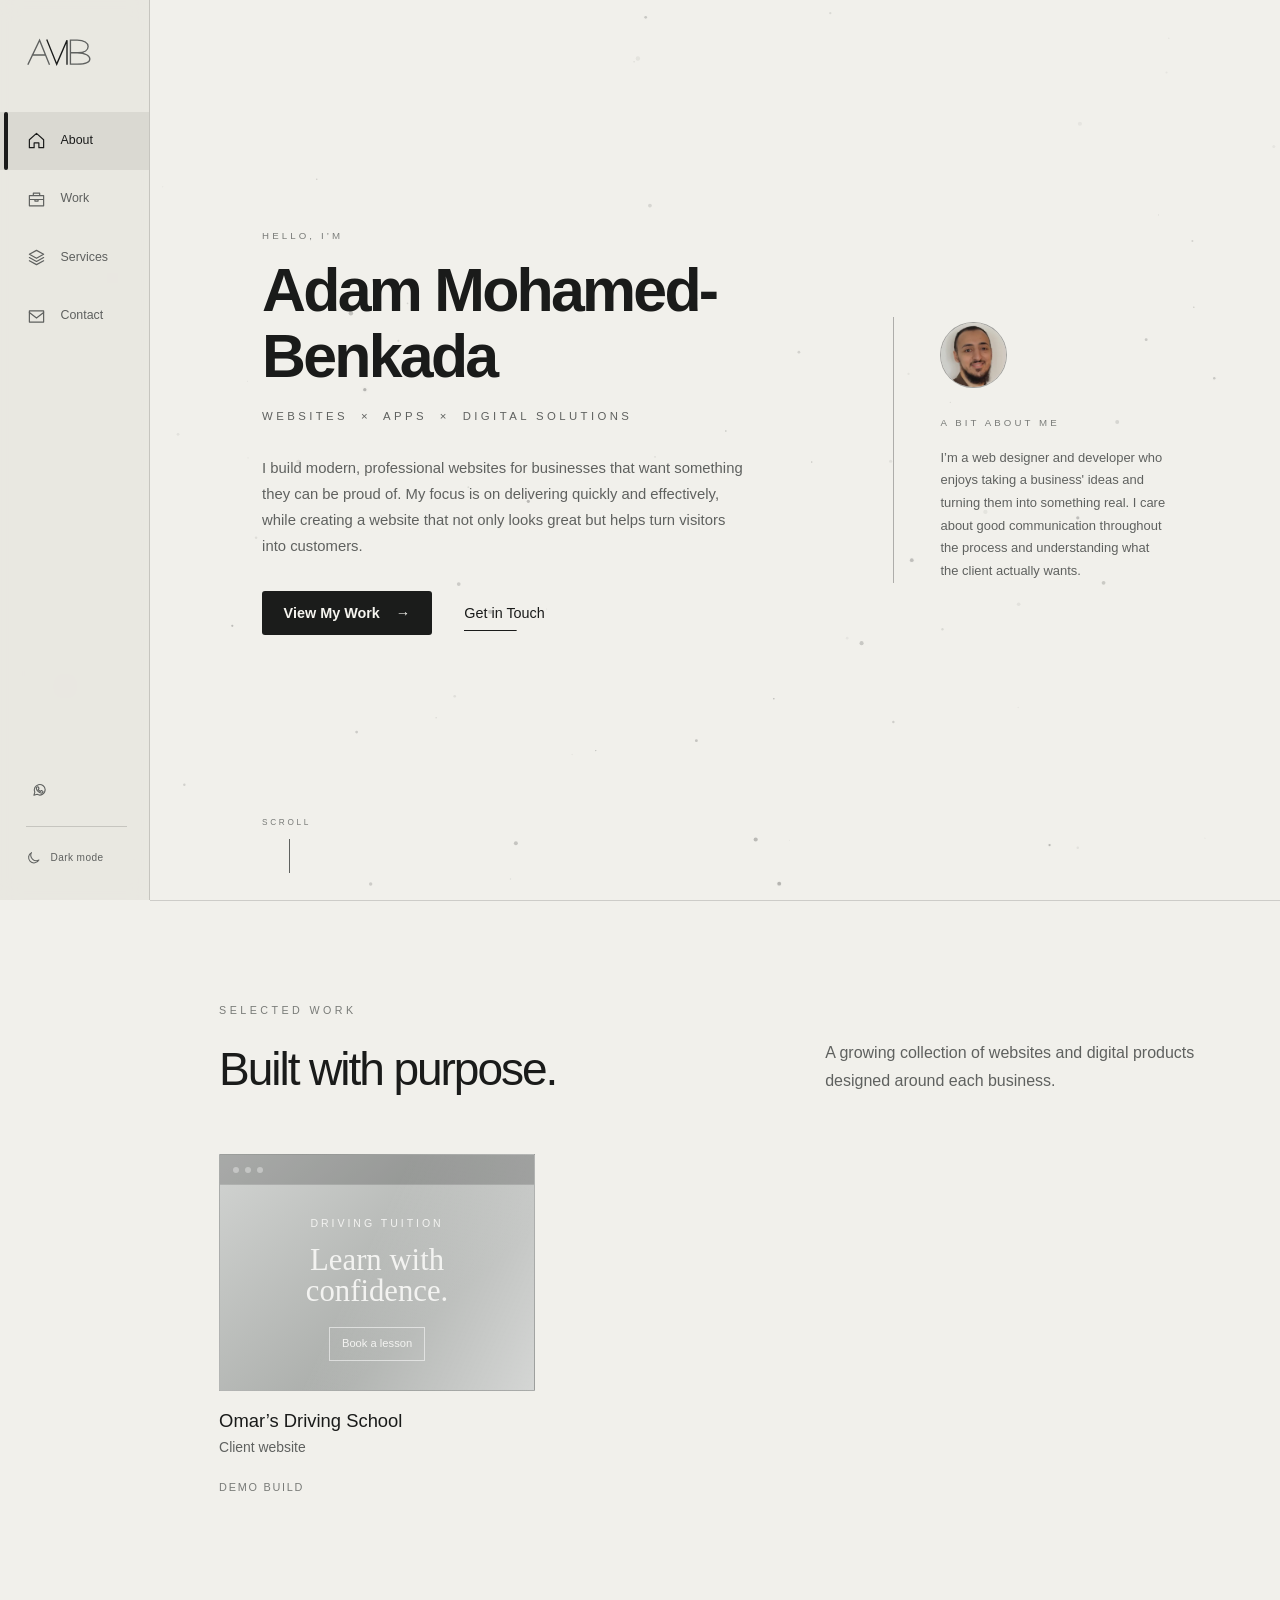
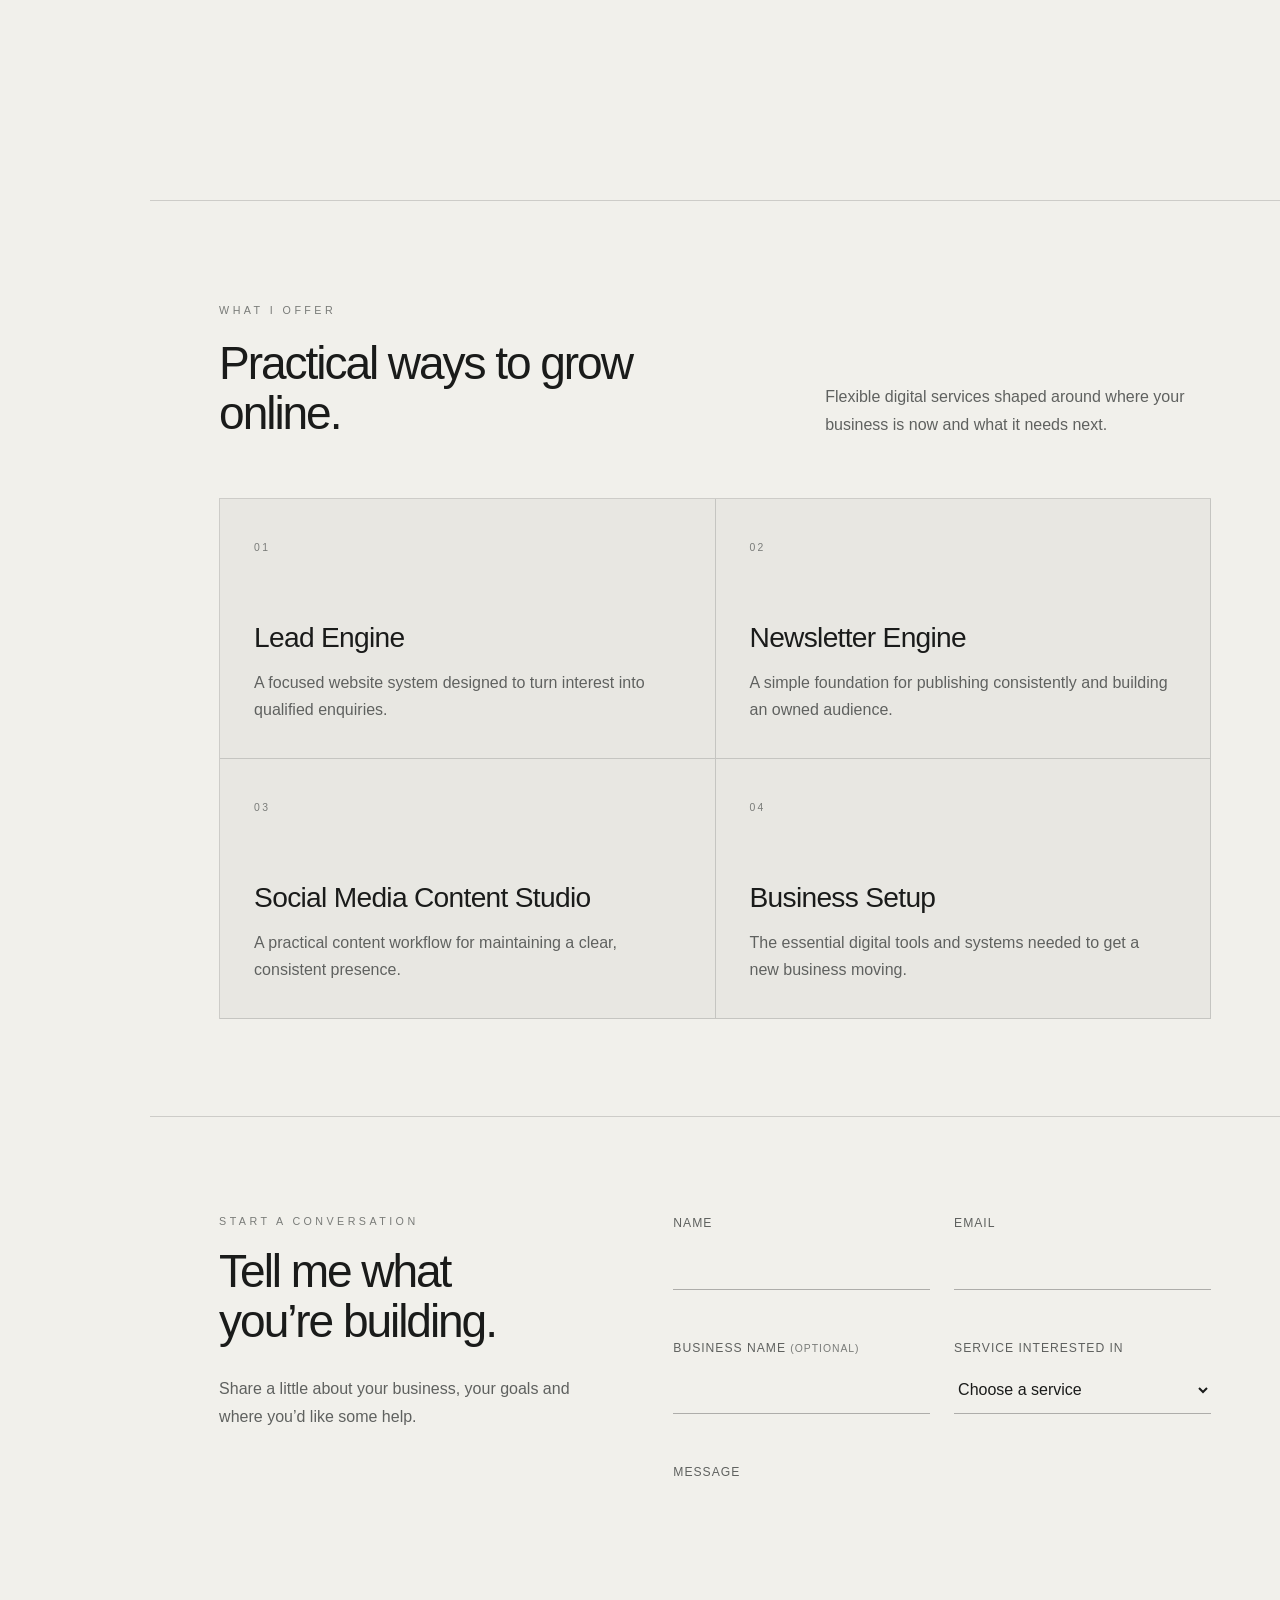
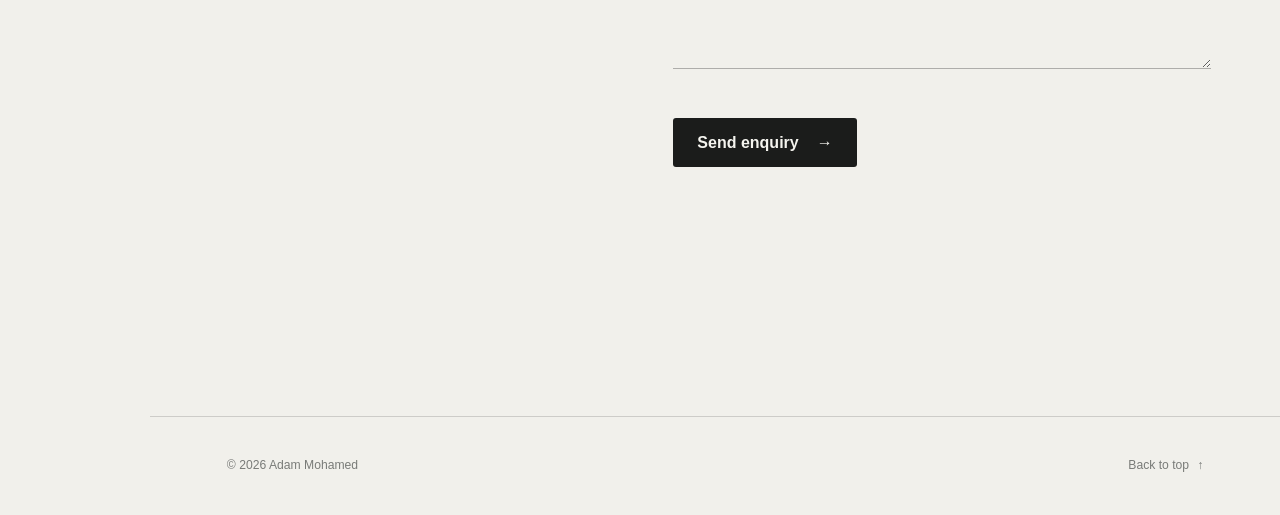
==== index.html @ 33ba3e7e "Added main content to site" ====
<!doctype html>
<html lang="en">
<head>
  <meta charset="utf-8">
  <meta name="viewport" content="width=device-width, initial-scale=1">
  <meta name="description" content="Adam Mohamed-Benkada — web designer and developer creating websites, apps and practical digital solutions.">
  <title>Adam Mohamed-Benkada | Web Designer &amp; Developer</title>
  <link rel="stylesheet" href="css/style.css">
  <script src="js/projects.js" defer></script>
  <script src="js/script.js" defer></script>
</head>
<body>
  <a class="skip-link" href="#main-content">Skip to content</a>
  <canvas id="particle-canvas" aria-hidden="true"></canvas>

  <aside class="sidebar" aria-label="Primary navigation">
    <a class="wordmark" href="#about" aria-label="Adam Mohamed — home">
      <svg class="wordmark-logo" viewBox="0 0 112 48" aria-hidden="true">
        <path class="logo-stroke logo-muted" d="M2 44 22 2l17 42M9.5 28h21"/>
        <path class="logo-stroke logo-bright" d="M35 2 52 44 70 2v42"/>
        <path class="logo-stroke logo-muted" d="M76 2v42m0-42h12c12 0 19 5 19 11s-6 11-18 11H76m13 0c13 0 21 6 21 11s-7 9-22 9H76"/>
      </svg>
    </a>

    <nav class="sidebar-nav">
      <a class="nav-link is-active" href="#about" aria-current="page">
        <svg viewBox="0 0 24 24" aria-hidden="true"><path d="m3 11 9-8 9 8v10h-6v-6H9v6H3Z"/></svg>
        <span>About</span>
      </a>
      <a class="nav-link" href="#work">
        <svg viewBox="0 0 24 24" aria-hidden="true"><path d="M3 7h18v13H3zM8 7V4h8v3M3 12h18M10 12v2h4v-2"/></svg>
        <span>Work</span>
      </a>
      <a class="nav-link" href="#services">
        <svg viewBox="0 0 24 24" aria-hidden="true"><path d="m12 3 9 5-9 5-9-5 9-5Z"/><path d="m3 12 9 5 9-5M3 16l9 5 9-5"/></svg>
        <span>Services</span>
      </a>
      <a class="nav-link" href="#contact">
        <svg viewBox="0 0 24 24" aria-hidden="true"><path d="M3 5h18v14H3z"/><path d="m3 7 9 7 9-7"/></svg>
        <span>Contact</span>
      </a>
    </nav>

    <div class="sidebar-footer">
      <div class="socials" aria-label="WhatsApp contact">
        <a class="social-link" id="whatsapp-link" aria-label="WhatsApp — number to be added" aria-disabled="true">
          <svg viewBox="0 0 24 24" aria-hidden="true"><path d="M20.4 11.7a8.4 8.4 0 0 1-12.5 7.4L3 20.5l1.4-4.7a8.4 8.4 0 1 1 16-4.1Z"/><path d="M8.2 7.7c.2-.4.4-.4.7-.4h.5c.2 0 .4.1.5.4l.8 2c.1.3.1.5-.1.7l-.7.8c-.2.2-.1.4 0 .6.6 1.1 1.5 2 2.6 2.6.2.1.4.2.6 0l.9-1c.2-.2.4-.2.7-.1l1.9.9c.3.1.4.3.4.5 0 .3-.1 1.4-.8 1.9-.6.6-1.5.8-2.5.5-1-.2-2.3-.7-4-2.2-1.4-1.2-2.4-2.7-2.7-3.8-.3-1-.1-2.5.4-3.1l.8-.3Z"/></svg>
        </a>
      </div>

      <button class="theme-toggle" type="button" aria-label="Switch to light theme" aria-pressed="false">
        <svg class="theme-icon theme-icon-sun" viewBox="0 0 24 24" aria-hidden="true"><circle cx="12" cy="12" r="4"/><path d="M12 2v2M12 20v2M4.9 4.9l1.4 1.4M17.7 17.7l1.4 1.4M2 12h2M20 12h2M4.9 19.1l1.4-1.4M17.7 6.3l1.4-1.4"/></svg>
        <svg class="theme-icon theme-icon-moon" viewBox="0 0 24 24" aria-hidden="true"><path d="M20 15.5A8.5 8.5 0 0 1 8.5 4 8.5 8.5 0 1 0 20 15.5Z"/></svg>
        <span class="theme-label">Light mode</span>
      </button>
    </div>
  </aside>

  <header class="mobile-header">
    <a class="wordmark" href="#about" aria-label="Adam Mohamed — home">
      <svg class="wordmark-logo" viewBox="0 0 112 48" aria-hidden="true">
        <path class="logo-stroke logo-muted" d="M2 44 22 2l17 42M9.5 28h21"/>
        <path class="logo-stroke logo-bright" d="M35 2 52 44 70 2v42"/>
        <path class="logo-stroke logo-muted" d="M76 2v42m0-42h12c12 0 19 5 19 11s-6 11-18 11H76m13 0c13 0 21 6 21 11s-7 9-22 9H76"/>
      </svg>
    </a>
    <div class="mobile-actions">
      <button class="theme-toggle theme-toggle-mobile" type="button" aria-label="Switch to light theme" aria-pressed="false">
        <svg class="theme-icon theme-icon-sun" viewBox="0 0 24 24" aria-hidden="true"><circle cx="12" cy="12" r="4"/><path d="M12 2v2M12 20v2M4.9 4.9l1.4 1.4M17.7 17.7l1.4 1.4M2 12h2M20 12h2M4.9 19.1l1.4-1.4M17.7 6.3l1.4-1.4"/></svg>
        <svg class="theme-icon theme-icon-moon" viewBox="0 0 24 24" aria-hidden="true"><path d="M20 15.5A8.5 8.5 0 0 1 8.5 4 8.5 8.5 0 1 0 20 15.5Z"/></svg>
      </button>
      <button class="menu-toggle" type="button" aria-expanded="false" aria-controls="mobile-menu" aria-label="Open navigation menu">
        <span></span><span></span><span></span>
      </button>
    </div>
    <nav class="mobile-nav" id="mobile-menu" aria-label="Mobile navigation">
      <a class="nav-link is-active" href="#about" aria-current="page">About</a>
      <a class="nav-link" href="#work">Work</a>
      <a class="nav-link" href="#services">Services</a>
      <a class="nav-link" href="#contact">Contact</a>
    </nav>
  </header>

  <main id="main-content">
    <section class="about section" id="about" aria-labelledby="about-title">
      <div class="about-intro">
        <p class="eyebrow">Hello, I’m</p>
        <h1 id="about-title">Adam Mohamed-Benkada</h1>
        <p class="specialisms">Websites <span aria-hidden="true">×</span> Apps <span aria-hidden="true">×</span> Digital Solutions</p>
        <p class="intro-copy">I build modern, professional websites for businesses that want something they can be proud of. My focus is on delivering quickly and effectively, while creating a website that not only looks great but helps turn visitors into customers.</p>
        <div class="about-actions">
          <a class="button button-primary" href="#work">View My Work <span aria-hidden="true">→</span></a>
          <a class="text-link" href="#contact">Get in Touch</a>
        </div>
      </div>

      <aside class="about-detail" aria-label="A bit about Adam">
        <div class="profile-placeholder">
          <img class="profile-image" src="assets/images/adam-mohamed-benkada.webp" alt="Portrait of Adam Mohamed-Benkada" width="320" height="320" decoding="async" fetchpriority="high">
        </div>
        <p class="eyebrow">A bit about me</p>
        <p>I’m a web designer and developer who enjoys taking a business' ideas and turning them into something real. I care about good communication throughout the process and understanding what the client actually wants.</p>
      </aside>

      <a class="scroll-cue" href="#work" aria-label="Scroll to selected work">
        <span>Scroll</span>
        <span class="scroll-line" aria-hidden="true"></span>
      </a>
    </section>

    <section class="work section content-section" id="work" aria-labelledby="work-title">
      <div class="section-heading">
        <p class="eyebrow">Selected work</p>
        <h2 id="work-title">Built with purpose.</h2>
        <p>A growing collection of websites and digital products designed around each business.</p>
      </div>

      <div class="project-grid" id="project-grid"></div>
    </section>

    <section class="services section content-section" id="services" aria-labelledby="services-title">
      <div class="section-heading">
        <p class="eyebrow">What I offer</p>
        <h2 id="services-title">Practical ways to grow online.</h2>
        <p>Flexible digital services shaped around where your business is now and what it needs next.</p>
      </div>

      <div class="service-grid">
        <article class="service-card"><span>01</span><h3>Lead Engine</h3><p>A focused website system designed to turn interest into qualified enquiries.</p></article>
        <article class="service-card"><span>02</span><h3>Newsletter Engine</h3><p>A simple foundation for publishing consistently and building an owned audience.</p></article>
        <article class="service-card"><span>03</span><h3>Social Media Content Studio</h3><p>A practical content workflow for maintaining a clear, consistent presence.</p></article>
        <article class="service-card"><span>04</span><h3>Business Setup</h3><p>The essential digital tools and systems needed to get a new business moving.</p></article>
      </div>
    </section>

    <section class="contact section content-section" id="contact" aria-labelledby="contact-title">
      <div class="contact-intro">
        <p class="eyebrow">Start a conversation</p>
        <h2 id="contact-title">Tell me what you’re building.</h2>
        <p>Share a little about your business, your goals and where you’d like some help.</p>
      </div>

      <!-- Connect this form to a trusted form service or serverless endpoint in a future release. -->
      <form class="contact-form" id="contact-form" action="" method="post" novalidate>
        <div class="form-row">
          <div class="form-field">
            <label for="name">Name</label>
            <input id="name" name="name" type="text" autocomplete="name" required>
            <span class="field-error" id="name-error"></span>
          </div>
          <div class="form-field">
            <label for="email">Email</label>
            <input id="email" name="email" type="email" autocomplete="email" required>
            <span class="field-error" id="email-error"></span>
          </div>
        </div>
        <div class="form-row">
          <div class="form-field">
            <label for="business">Business name <span>(optional)</span></label>
            <input id="business" name="business" type="text" autocomplete="organization">
            <span class="field-error" id="business-error"></span>
          </div>
          <div class="form-field">
            <label for="service">Service interested in</label>
            <select id="service" name="service" required>
              <option value="">Choose a service</option>
              <option value="lead-engine">Lead Engine</option>
              <option value="newsletter-engine">Newsletter Engine</option>
              <option value="content-studio">Social Media Content Studio</option>
              <option value="business-setup">Business Setup</option>
              <option value="other">Something else</option>
            </select>
            <span class="field-error" id="service-error"></span>
          </div>
        </div>
        <div class="form-field">
          <label for="message">Message</label>
          <textarea id="message" name="message" rows="6" required minlength="10"></textarea>
          <span class="field-error" id="message-error"></span>
        </div>
        <div class="form-footer">
          <button class="button button-primary" type="submit">Send enquiry <span aria-hidden="true">→</span></button>
          <p class="form-status" role="status" aria-live="polite"></p>
        </div>
      </form>
    </section>

    <footer class="site-footer">
      <p>© <span id="current-year"></span> Adam Mohamed</p>
      <a href="#about">Back to top <span aria-hidden="true">↑</span></a>
    </footer>
  </main>
</body>
</html>
---- css/style.css ----
:root {
  color-scheme: dark;
  --bg: #090a0a;
  --sidebar-bg: rgba(14, 15, 16, 0.93);
  --surface: rgba(255, 255, 255, 0.035);
  --surface-hover: rgba(255, 255, 255, 0.065);
  --text: #f3f3f1;
  --muted: #a3a3a0;
  --faint: #70716f;
  --border: rgba(255, 255, 255, 0.15);
  --border-strong: rgba(255, 255, 255, 0.27);
  --button-bg: #f1f1ee;
  --button-text: #111212;
  --particle: 225, 225, 220;
  --error: #f0a5a5;
  --sidebar-width: 150px;
  --content-max: 1160px;
  --ease: 220ms ease;
}

[data-theme="light"] {
  color-scheme: light;
  --bg: #f1f0eb;
  --sidebar-bg: rgba(232, 231, 225, 0.94);
  --surface: rgba(20, 21, 20, 0.035);
  --surface-hover: rgba(20, 21, 20, 0.07);
  --text: #1a1b1a;
  --muted: #5f615f;
  --faint: #797b78;
  --border: rgba(20, 21, 20, 0.16);
  --border-strong: rgba(20, 21, 20, 0.3);
  --button-bg: #1b1c1b;
  --button-text: #f5f4ef;
  --particle: 40, 41, 39;
  --error: #9e3131;
}

*,
*::before,
*::after {
  box-sizing: border-box;
}

html {
  scroll-behavior: smooth;
  scroll-padding-top: 1rem;
}

body {
  margin: 0;
  min-width: 320px;
  overflow-x: hidden;
  background: var(--bg);
  color: var(--text);
  font-family: Inter, "Helvetica Neue", Arial, sans-serif;
  font-size: 16px;
  line-height: 1.6;
  -webkit-font-smoothing: antialiased;
  transition: background-color var(--ease), color var(--ease);
}

button,
input,
select,
textarea {
  font: inherit;
}

button,
a {
  -webkit-tap-highlight-color: transparent;
}

a {
  color: inherit;
  text-decoration: none;
}

img,
svg {
  display: block;
}

::selection {
  background: var(--text);
  color: var(--bg);
}

:focus-visible {
  outline: 2px solid var(--text);
  outline-offset: 4px;
}

.skip-link {
  position: fixed;
  z-index: 1000;
  top: 1rem;
  left: 1rem;
  padding: 0.65rem 1rem;
  transform: translateY(-200%);
  background: var(--button-bg);
  color: var(--button-text);
  transition: transform var(--ease);
}

.skip-link:focus {
  transform: translateY(0);
}

#particle-canvas {
  position: fixed;
  z-index: 0;
  inset: 0;
  width: 100%;
  height: 100%;
  pointer-events: none;
}

.sidebar {
  position: fixed;
  z-index: 20;
  inset: 0 auto 0 0;
  display: flex;
  width: var(--sidebar-width);
  flex-direction: column;
  border-right: 1px solid var(--border);
  background: var(--sidebar-bg);
  backdrop-filter: blur(10px);
}

.wordmark {
  display: inline-flex;
  width: 64px;
  align-items: center;
  min-height: 42px;
}

.sidebar > .wordmark {
  margin: 35px 0 0 30px;
}

.wordmark-logo {
  width: 64px;
  height: auto;
  overflow: visible;
}

.logo-stroke {
  fill: none;
  stroke-linecap: square;
  stroke-linejoin: miter;
  stroke-width: 1.35;
  vector-effect: non-scaling-stroke;
}

.logo-muted {
  stroke: var(--muted);
}

.logo-bright {
  stroke: var(--text);
}

.sidebar-nav {
  margin-top: 42px;
}

.nav-link {
  color: var(--muted);
  transition: color var(--ease), background-color var(--ease);
}

.sidebar-nav .nav-link {
  position: relative;
  display: flex;
  min-height: 65px;
  align-items: center;
  gap: 16px;
  padding: 0 20px 0 30px;
  font-size: 0.86rem;
}

.sidebar-nav .nav-link::before {
  position: absolute;
  inset: 0 auto 0 4px;
  width: 4px;
  border-radius: 999px;
  background: transparent;
  content: "";
  transition: background-color var(--ease);
}

.sidebar-nav .nav-link svg {
  width: 21px;
  height: 21px;
  flex: 0 0 auto;
  fill: none;
  stroke: currentColor;
  stroke-linecap: round;
  stroke-linejoin: round;
  stroke-width: 1.5;
}

.nav-link:hover,
.nav-link.is-active {
  color: var(--text);
}

.sidebar-nav .nav-link:hover,
.sidebar-nav .nav-link.is-active {
  background: var(--surface-hover);
}

.sidebar-nav .nav-link.is-active::before {
  background: var(--text);
}

.sidebar-footer {
  margin-top: auto;
  padding: 0 25px 25px 29px;
}

.socials {
  display: flex;
  align-items: center;
  justify-content: space-between;
  gap: 0;
  padding-bottom: 20px;
  border-bottom: 1px solid var(--border);
}

.social-link {
  display: grid;
  width: 30px;
  min-height: 40px;
  place-items: center;
  color: var(--muted);
  transition: color var(--ease);
}

.social-link:hover {
  color: var(--text);
}

.social-link svg {
  width: 17px;
  height: 17px;
  fill: none;
  stroke: currentColor;
  stroke-linecap: round;
  stroke-linejoin: round;
  stroke-width: 1.7;
}

.theme-toggle {
  display: inline-flex;
  min-height: 44px;
  align-items: center;
  gap: 10px;
  margin: 12px 0 0;
  padding: 0;
  border: 0;
  background: transparent;
  color: var(--muted);
  cursor: pointer;
  font-size: 0.7rem;
  letter-spacing: 0.04em;
}

.theme-toggle:hover {
  color: var(--text);
}

.theme-icon {
  width: 17px;
  height: 17px;
  fill: none;
  stroke: currentColor;
  stroke-linecap: round;
  stroke-linejoin: round;
  stroke-width: 1.6;
}

.theme-icon-moon,
[data-theme="light"] .theme-icon-sun {
  display: none;
}

[data-theme="light"] .theme-icon-moon {
  display: block;
}

.mobile-header {
  display: none;
}

main {
  position: relative;
  z-index: 1;
  margin-left: var(--sidebar-width);
}

.section {
  position: relative;
  scroll-margin-top: 0;
}

.about {
  display: grid;
  min-height: 100svh;
  grid-template-columns: minmax(0, 1.7fr) minmax(243px, 0.83fr);
  column-gap: clamp(49px, 5.4vw, 90px);
  align-items: center;
  max-width: var(--content-max);
  margin: 0 auto;
  padding: 63px clamp(43px, 5.4vw, 78px);
}

.about-intro {
  min-width: 0;
  max-width: 585px;
  transform: translateY(-2vh);
}

.eyebrow {
  margin: 0 0 18px;
  color: var(--faint);
  font-size: 0.67rem;
  font-weight: 500;
  letter-spacing: 0.32em;
  line-height: 1.4;
  text-transform: uppercase;
}

h1,
h2,
h3,
p {
  margin-top: 0;
}

h1,
h2,
h3 {
  line-height: 1.08;
}

h1 {
  max-width: 675px;
  margin-bottom: 18px;
  font-size: clamp(2.8rem, 4.75vw, 4.65rem);
  font-weight: 600;
  letter-spacing: -0.045em;
}

.specialisms {
  margin-bottom: 33px;
  color: var(--muted);
  font-size: clamp(0.65rem, 0.92vw, 0.79rem);
  font-weight: 500;
  letter-spacing: 0.3em;
  line-height: 1.8;
  text-transform: uppercase;
}

.specialisms span {
  margin: 0 0.55em;
}

.intro-copy {
  max-width: 540px;
  margin-bottom: 35px;
  color: var(--muted);
  font-size: clamp(0.94rem, 1.22vw, 1.03rem);
  line-height: 1.75;
}

.about-actions {
  display: flex;
  align-items: center;
  gap: 36px;
}

.button {
  display: inline-flex;
  min-height: 49px;
  align-items: center;
  justify-content: center;
  gap: 18px;
  padding: 0 23px;
  border: 1px solid transparent;
  border-radius: 3px;
  cursor: pointer;
  font-weight: 600;
  transition: transform var(--ease), box-shadow var(--ease), background-color var(--ease);
}

.button:hover {
  transform: translateY(-2px);
  box-shadow: 0 10px 28px rgba(0, 0, 0, 0.18);
}

.button-primary {
  background: var(--button-bg);
  color: var(--button-text);
}

.text-link,
.project-link {
  position: relative;
  display: inline-flex;
  min-height: 44px;
  align-items: center;
  color: var(--text);
}

.text-link::after,
.project-link::after {
  position: absolute;
  right: 0;
  bottom: 4px;
  left: 0;
  height: 1px;
  transform: scaleX(0.65);
  transform-origin: left;
  background: currentColor;
  content: "";
  transition: transform var(--ease);
}

.text-link:hover::after,
.project-link:hover::after {
  transform: scaleX(1);
}

.about-detail {
  min-width: 0;
  min-height: 288px;
  padding: 5px 0 0 clamp(38px, 3.6vw, 59px);
  border-left: 1px solid var(--border-strong);
}

.profile-placeholder {
  display: grid;
  width: 74px;
  height: 74px;
  place-items: center;
  overflow: hidden;
  margin-bottom: 31px;
  border: 1px solid var(--border-strong);
  border-radius: 50%;
  background: var(--surface-hover);
}

.profile-image {
  display: block;
  width: 100%;
  height: 100%;
  object-fit: cover;
}

.about-detail .eyebrow {
  margin-bottom: 19px;
}

.about-detail > p:last-child {
  margin: 0;
  color: var(--muted);
  font-size: 0.9rem;
  line-height: 1.75;
}

.scroll-cue {
  position: absolute;
  bottom: 3vh;
  left: clamp(43px, 5.4vw, 78px);
  display: flex;
  flex-direction: column;
  gap: 10px;
  color: var(--faint);
  font-size: 0.57rem;
  letter-spacing: 0.32em;
  text-transform: uppercase;
}

.scroll-line {
  width: 1px;
  height: 38px;
  margin-left: 30px;
  background: var(--muted);
}

.content-section {
  max-width: var(--content-max);
  min-height: 100svh;
  margin: 0 auto;
  padding: clamp(95px, 10.8vh, 135px) clamp(43px, 5.4vw, 78px);
  border-top: 1px solid var(--border);
}

.section-heading {
  display: grid;
  grid-template-columns: minmax(280px, 0.9fr) minmax(250px, 0.65fr);
  gap: 41px 72px;
  align-items: end;
  margin-bottom: 59px;
}

.section-heading .eyebrow {
  grid-column: 1 / -1;
  margin-bottom: -20px;
}

.section-heading h2,
.contact-intro h2 {
  margin-bottom: 0;
  font-size: clamp(2.3rem, 3.6vw, 3.6rem);
  font-weight: 500;
  letter-spacing: -0.045em;
}

.section-heading > p:last-child,
.contact-intro > p:last-child {
  margin: 0;
  color: var(--muted);
  line-height: 1.75;
}

.project-grid {
  display: grid;
  grid-template-columns: repeat(3, minmax(0, 1fr));
  gap: 22px;
}

.project-preview {
  position: relative;
  min-height: 0;
  aspect-ratio: 4 / 3;
  overflow: hidden;
  border: 1px solid var(--border);
  background:
    linear-gradient(115deg, transparent 45%, rgba(255,255,255,.06)),
    linear-gradient(140deg, #202224, #0e1010 68%);
}

.project-image {
  display: block;
  width: 100%;
  height: 100%;
  object-fit: cover;
}

[data-theme="light"] .project-preview {
  background:
    linear-gradient(115deg, transparent 45%, rgba(255,255,255,.5)),
    linear-gradient(140deg, #d2d4d2, #aaadaa 68%);
}

.browser-bar {
  display: flex;
  height: 30px;
  align-items: center;
  gap: 6px;
  padding: 0 13px;
  border-bottom: 1px solid rgba(255,255,255,.12);
  background: rgba(0,0,0,.2);
}

.browser-bar span {
  width: 6px;
  height: 6px;
  border-radius: 50%;
  background: rgba(255,255,255,.35);
}

.preview-content {
  position: absolute;
  inset: 30px 0 0;
  display: flex;
  flex-direction: column;
  align-items: center;
  justify-content: center;
  padding: 22px;
  color: #f3f3f1;
  text-align: center;
}

.preview-label {
  margin-bottom: 14px;
  font-size: 0.66rem;
  letter-spacing: 0.28em;
  text-transform: uppercase;
}

.preview-content strong {
  max-width: 300px;
  font-family: Georgia, serif;
  font-size: clamp(1.65rem, 2.4vw, 2.6rem);
  font-weight: 400;
  line-height: 1;
}

.preview-button {
  margin-top: 20px;
  padding: 7px 12px;
  border: 1px solid rgba(255,255,255,.55);
  font-size: 0.7rem;
}

.project-info {
  display: flex;
  align-items: flex-start;
  flex-direction: column;
  gap: 7px;
  padding: 20px 0;
}

.project-info h3 {
  margin-bottom: 5px;
  font-size: 1.15rem;
  font-weight: 500;
}

.project-info p {
  margin: 0;
  color: var(--muted);
  font-size: 0.87rem;
}

.project-link {
  gap: 10px;
  font-size: 0.88rem;
}

.project-status {
  display: inline-flex;
  min-height: 44px;
  align-items: center;
  color: var(--faint);
  font-size: 0.68rem;
  font-weight: 500;
  letter-spacing: 0.16em;
  text-transform: uppercase;
}

.service-grid {
  display: grid;
  grid-template-columns: repeat(2, minmax(0, 1fr));
  border-top: 1px solid var(--border);
  border-left: 1px solid var(--border);
}

.service-card {
  min-height: 260px;
  padding: 34px;
  border-right: 1px solid var(--border);
  border-bottom: 1px solid var(--border);
  background: var(--surface);
  transition: background-color var(--ease), transform var(--ease);
}

.service-card:hover {
  background: var(--surface-hover);
}

.service-card > span {
  color: var(--faint);
  font-size: 0.65rem;
  letter-spacing: 0.22em;
}

.service-card h3 {
  max-width: 370px;
  margin: 65px 0 15px;
  font-size: clamp(1.4rem, 2.2vw, 2rem);
  font-weight: 500;
  letter-spacing: -0.025em;
}

.service-card p {
  max-width: 420px;
  margin-bottom: 0;
  color: var(--muted);
  line-height: 1.7;
}

.contact {
  display: grid;
  grid-template-columns: minmax(270px, 0.72fr) minmax(420px, 1.1fr);
  gap: clamp(60px, 8vw, 120px);
  align-items: start;
}

.contact-intro {
  position: sticky;
  top: 100px;
}

.contact-intro h2 {
  margin-bottom: 28px;
}

.contact-form {
  display: grid;
  gap: 30px;
}

.form-row {
  display: grid;
  grid-template-columns: repeat(2, minmax(0, 1fr));
  gap: 24px;
}

.form-field {
  display: flex;
  flex-direction: column;
}

.form-field label {
  margin-bottom: 8px;
  color: var(--muted);
  font-size: 0.76rem;
  letter-spacing: 0.08em;
  text-transform: uppercase;
}

.form-field label span {
  color: var(--faint);
  font-size: 0.65rem;
}

.form-field input,
.form-field select,
.form-field textarea {
  width: 100%;
  border: 0;
  border-bottom: 1px solid var(--border-strong);
  border-radius: 0;
  outline: 0;
  background: transparent;
  color: var(--text);
  transition: border-color var(--ease), background-color var(--ease);
}

.form-field input,
.form-field select {
  height: 48px;
}

.form-field textarea {
  min-height: 145px;
  padding: 12px 0;
  resize: vertical;
}

.form-field select {
  cursor: pointer;
}

.form-field select option {
  background: var(--bg);
  color: var(--text);
}

.form-field input:focus,
.form-field select:focus,
.form-field textarea:focus {
  border-color: var(--text);
}

.form-field [aria-invalid="true"] {
  border-color: var(--error);
}

.field-error {
  min-height: 19px;
  padding-top: 4px;
  color: var(--error);
  font-size: 0.73rem;
}

.form-footer {
  display: flex;
  align-items: center;
  gap: 24px;
}

.form-status {
  margin: 0;
  color: var(--muted);
  font-size: 0.82rem;
  line-height: 1.5;
}

.site-footer {
  position: relative;
  z-index: 1;
  display: flex;
  max-width: var(--content-max);
  align-items: center;
  justify-content: space-between;
  margin: 0 auto;
  padding: 27px clamp(48px, 6vw, 86px);
  border-top: 1px solid var(--border);
  color: var(--faint);
  font-size: 0.76rem;
}

.site-footer p {
  margin: 0;
}

.site-footer a {
  min-height: 44px;
  display: inline-flex;
  align-items: center;
  gap: 8px;
}

@media (max-width: 1100px) {
  .about {
    grid-template-columns: minmax(0, 1.45fr) minmax(225px, 0.8fr);
    column-gap: 43px;
    padding-right: 41px;
    padding-left: 41px;
  }

  .about-detail {
    padding-left: 34px;
  }

  .scroll-cue {
    left: 41px;
  }

  .content-section,
  .site-footer {
    padding-right: 41px;
    padding-left: 41px;
  }

  .project-grid {
    grid-template-columns: repeat(2, minmax(0, 1fr));
  }

  .contact {
    grid-template-columns: 0.75fr 1.1fr;
    gap: 55px;
  }
}

@media (max-width: 860px) {
  html {
    scroll-padding-top: 72px;
  }

  .sidebar {
    display: none;
  }

  .mobile-header {
    position: fixed;
    z-index: 50;
    top: 0;
    right: 0;
    left: 0;
    display: flex;
    height: 70px;
    align-items: center;
    justify-content: space-between;
    padding: 0 24px;
    border-bottom: 1px solid var(--border);
    background: var(--sidebar-bg);
    backdrop-filter: blur(12px);
  }

  .mobile-header .wordmark {
    width: 64px;
    min-height: 44px;
  }

  .mobile-header .wordmark-logo {
    width: 64px;
  }

  .mobile-actions {
    display: flex;
    align-items: center;
    gap: 12px;
  }

  .theme-toggle-mobile {
    display: grid;
    width: 44px;
    min-height: 44px;
    place-items: center;
    margin: 0;
  }

  .menu-toggle {
    display: grid;
    width: 44px;
    height: 44px;
    place-content: center;
    gap: 5px;
    padding: 0;
    border: 0;
    background: transparent;
    color: var(--text);
    cursor: pointer;
  }

  .menu-toggle span {
    width: 23px;
    height: 1px;
    background: currentColor;
    transition: transform var(--ease), opacity var(--ease);
  }

  .menu-toggle[aria-expanded="true"] span:first-child {
    transform: translateY(6px) rotate(45deg);
  }

  .menu-toggle[aria-expanded="true"] span:nth-child(2) {
    opacity: 0;
  }

  .menu-toggle[aria-expanded="true"] span:last-child {
    transform: translateY(-6px) rotate(-45deg);
  }

  .mobile-nav {
    position: absolute;
    top: 69px;
    right: 0;
    left: 0;
    display: grid;
    visibility: hidden;
    padding: 12px 24px 22px;
    transform: translateY(-10px);
    border-bottom: 1px solid var(--border);
    background: var(--sidebar-bg);
    opacity: 0;
    transition: visibility var(--ease), opacity var(--ease), transform var(--ease);
  }

  .mobile-nav.is-open {
    visibility: visible;
    transform: translateY(0);
    opacity: 1;
  }

  .mobile-nav .nav-link {
    display: flex;
    min-height: 50px;
    align-items: center;
    border-bottom: 1px solid var(--border);
  }

  main {
    margin-left: 0;
  }

  .about {
    min-height: auto;
    grid-template-columns: minmax(0, 1fr);
    gap: 70px;
    padding: 155px 7vw 105px;
  }

  .about-intro {
    transform: none;
  }

  .about-detail {
    display: grid;
    min-height: auto;
    grid-template-columns: 82px 1fr;
    column-gap: 30px;
    padding: 42px 0 0;
    border-top: 1px solid var(--border-strong);
    border-left: 0;
  }

  .profile-placeholder {
    grid-row: span 2;
    margin-bottom: 0;
  }

  .about-detail .eyebrow {
    align-self: end;
    margin-bottom: 11px;
  }

  .about-detail > p:last-child {
    grid-column: 2;
  }

  .scroll-cue {
    display: none;
  }

  .content-section {
    min-height: auto;
    padding: 100px 7vw;
  }

  .site-footer {
    padding-right: 7vw;
    padding-left: 7vw;
  }

  .project-preview {
    min-height: 0;
  }

  .contact {
    grid-template-columns: 1fr;
    gap: 60px;
  }

  .contact-intro {
    position: static;
    max-width: 570px;
  }
}

@media (max-width: 620px) {
  .mobile-header {
    padding-right: 18px;
    padding-left: 18px;
  }

  .about {
    gap: 60px;
    padding: 132px 22px 85px;
  }

  h1 {
    margin-bottom: 16px;
    font-size: clamp(2.55rem, 13vw, 4rem);
  }

  .eyebrow {
    margin-bottom: 14px;
  }

  .specialisms {
    margin-bottom: 28px;
    font-size: 0.65rem;
    letter-spacing: 0.19em;
  }

  .specialisms span {
    margin: 0 0.3em;
  }

  .intro-copy {
    margin-bottom: 30px;
    font-size: 1rem;
    line-height: 1.7;
  }

  .about-actions {
    flex-wrap: wrap;
    gap: 17px 28px;
  }

  .about-detail {
    display: block;
    padding-top: 32px;
  }

  .profile-placeholder {
    width: 72px;
    height: 72px;
    margin-bottom: 25px;
  }

  .about-detail > p:last-child {
    font-size: 0.94rem;
  }

  .content-section {
    padding: 82px 22px;
  }

  .section-heading {
    display: block;
    margin-bottom: 44px;
  }

  .section-heading .eyebrow {
    margin-bottom: 14px;
  }

  .section-heading h2,
  .contact-intro h2 {
    margin-bottom: 22px;
    font-size: clamp(2.2rem, 11vw, 3.2rem);
  }

  .project-grid,
  .service-grid {
    grid-template-columns: 1fr;
  }

  .project-preview {
    min-height: 0;
  }

  .preview-content strong {
    font-size: clamp(2rem, 9vw, 2.8rem);
  }

  .project-info {
    align-items: flex-start;
    flex-direction: column;
    gap: 8px;
  }

  .service-card {
    min-height: 225px;
    padding: 28px;
  }

  .service-card h3 {
    margin-top: 45px;
  }

  .contact {
    gap: 40px;
  }

  .form-row {
    grid-template-columns: 1fr;
    gap: 24px;
  }

  .form-footer {
    align-items: flex-start;
    flex-direction: column;
  }

  .site-footer {
    padding: 24px 22px;
  }
}

/* Desktop density mirrors the approved 90% browser reference using real dimensions. */
@media (min-width: 861px) {
  .sidebar > .wordmark {
    margin: 31.5px 0 0 27px;
  }

  .sidebar-nav {
    margin-top: 38px;
  }

  .sidebar-nav .nav-link {
    min-height: 58.5px;
    gap: 14.5px;
    padding: 0 18px 0 27px;
    font-size: 0.775rem;
  }

  .sidebar-nav .nav-link svg {
    width: 19px;
    height: 19px;
  }

  .sidebar-footer {
    padding: 0 22.5px 22.5px 26px;
  }

  .socials {
    padding-bottom: 18px;
  }

  .social-link {
    width: 27px;
    min-height: 36px;
  }

  .social-link svg,
  .theme-icon {
    width: 15.5px;
    height: 15.5px;
  }

  .theme-toggle {
    min-height: 39.5px;
    margin-top: 11px;
    gap: 9px;
    font-size: 0.63rem;
  }

  .about {
    max-width: 1044px;
    font-size: 0.9rem;
  }

  .about-intro {
    max-width: 527px;
  }

  .about .eyebrow {
    margin-bottom: 16px;
    font-size: 0.605rem;
  }

  .about h1 {
    max-width: 608px;
    margin-bottom: 16px;
    font-size: clamp(2.52rem, 4.75vw, 4.185rem);
  }

  .specialisms {
    margin-bottom: 30px;
    font-size: clamp(0.585rem, 0.92vw, 0.71rem);
  }

  .intro-copy {
    max-width: 486px;
    margin-bottom: 31.5px;
    font-size: clamp(0.845rem, 1.22vw, 0.927rem);
  }

  .about-actions {
    gap: 32.5px;
  }

  .about .button {
    min-height: 44px;
    gap: 16px;
    padding: 0 20.5px;
  }

  .about-detail {
    min-height: 259px;
    padding-top: 4.5px;
  }

  .about .profile-placeholder {
    width: 66.5px;
    height: 66.5px;
    margin-bottom: 28px;
  }

  .about-detail .eyebrow {
    margin-bottom: 17px;
  }

  .about-detail > p:last-child {
    font-size: 0.81rem;
  }

  .scroll-cue {
    font-size: 0.515rem;
  }

  .scroll-line {
    height: 34px;
    margin-left: 27px;
  }
}

@media (min-width: 861px) {
  .about {
    grid-template-columns: minmax(0, 1.7fr) minmax(219px, 0.83fr);
    column-gap: clamp(44px, 5.4vw, 81px);
    padding: 57px clamp(39px, 5.4vw, 70px);
  }

  .about-detail {
    padding-left: clamp(34px, 3.6vw, 53px);
  }

  .scroll-cue {
    left: clamp(39px, 5.4vw, 70px);
  }
}

@media (prefers-reduced-motion: reduce) {
  html {
    scroll-behavior: auto;
  }

  *,
  *::before,
  *::after {
    scroll-behavior: auto !important;
    transition-duration: 0.01ms !important;
    animation-duration: 0.01ms !important;
    animation-iteration-count: 1 !important;
  }
}
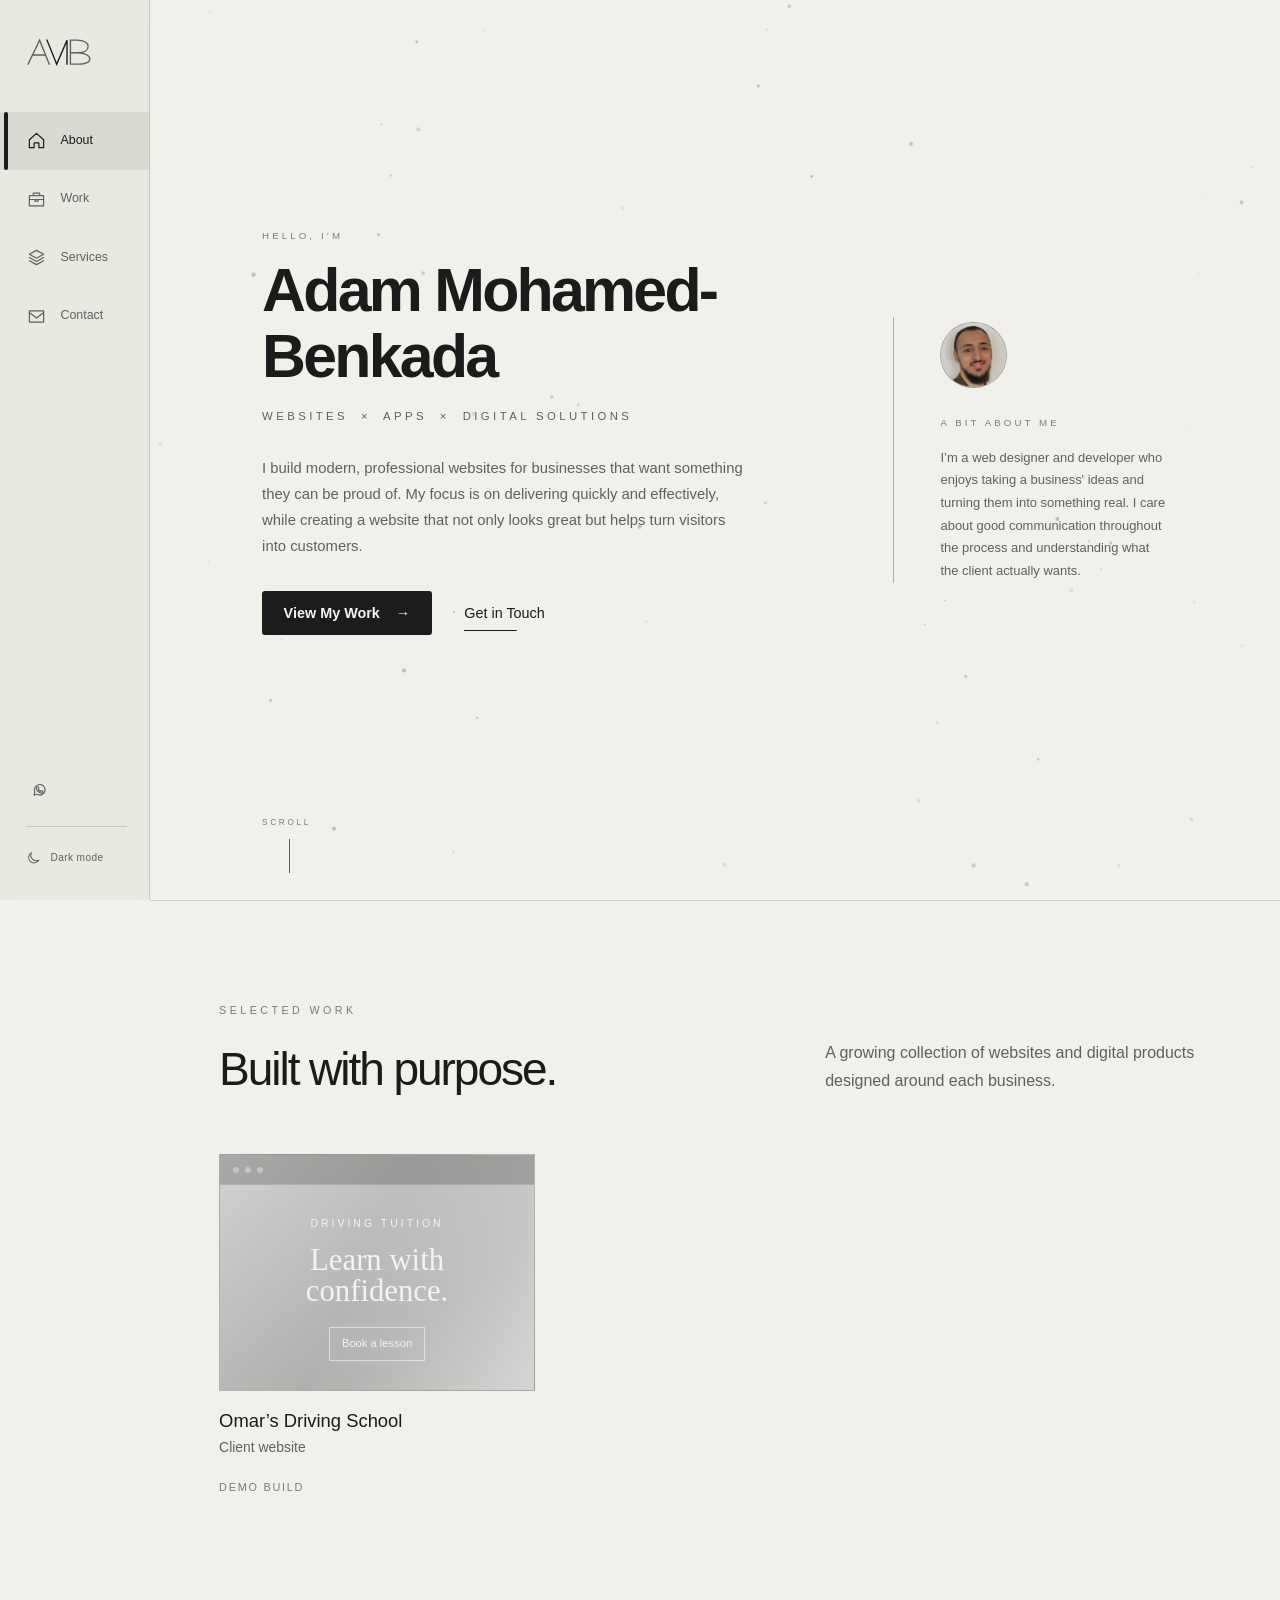
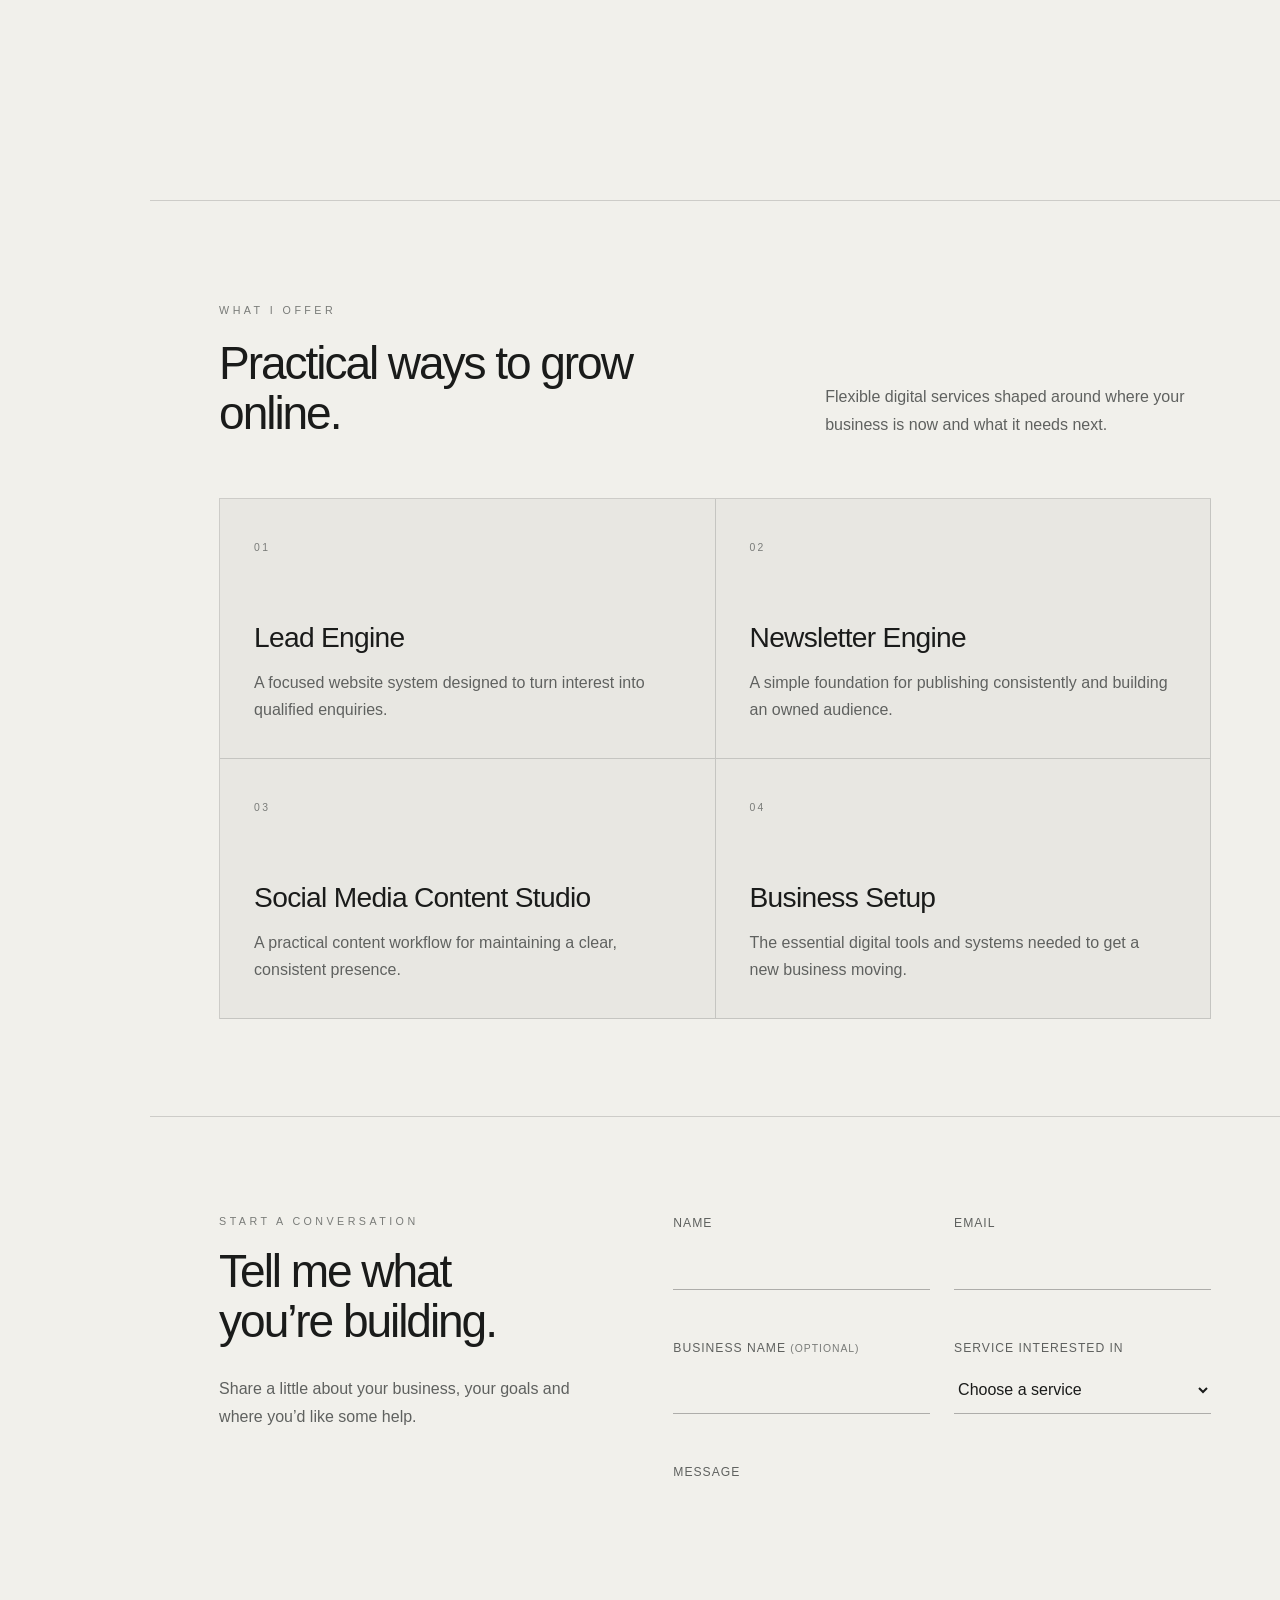
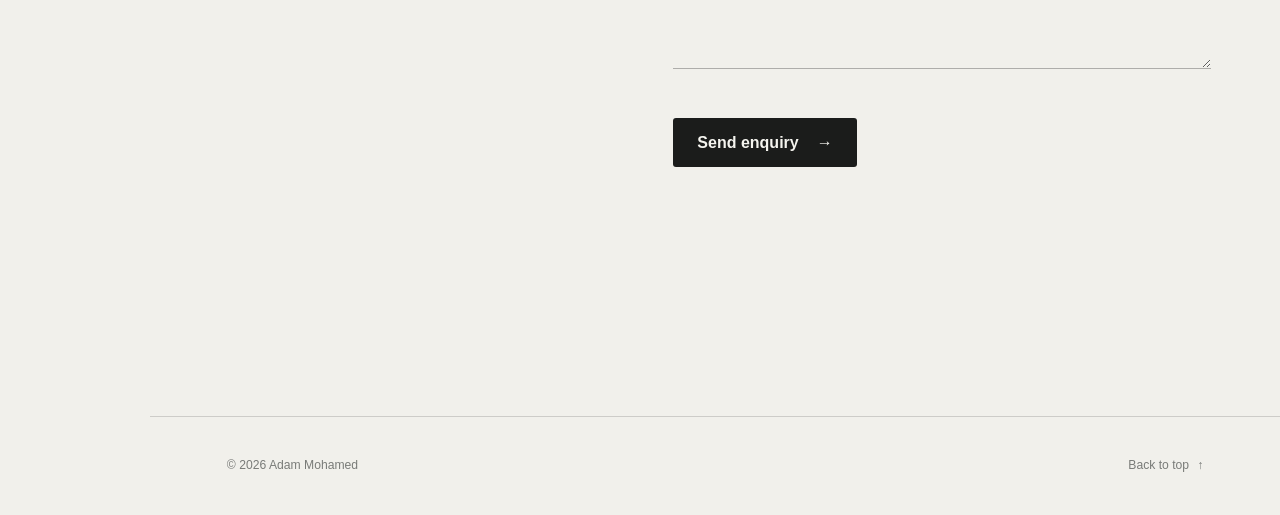
==== commit 123ee3d5: "Created netlify form structure" ====
--- a/index.html
+++ b/index.html
@@ -140,8 +140,12 @@
         <p>Share a little about your business, your goals and where you’d like some help.</p>
       </div>
 
-      <!-- Connect this form to a trusted form service or serverless endpoint in a future release. -->
-      <form class="contact-form" id="contact-form" action="" method="post" novalidate>
+      <!-- Netlify Forms handles production submissions; email notifications are configured in the Netlify dashboard. -->
+      <form class="contact-form" id="contact-form" name="contact" action="/success.html" method="POST" data-netlify="true" data-netlify-honeypot="bot-field">
+        <input type="hidden" name="form-name" value="contact">
+        <p hidden aria-hidden="true">
+          <label>Leave this field empty <input name="bot-field" tabindex="-1" autocomplete="off"></label>
+        </p>
         <div class="form-row">
           <div class="form-field">
             <label for="name">Name</label>
--- a/css/style.css
+++ b/css/style.css
@@ -817,6 +817,45 @@
   gap: 8px;
 }
 
+.success-page main {
+  min-height: 100svh;
+  margin-left: 0;
+}
+
+.success-main {
+  display: grid;
+  place-items: center;
+  padding: clamp(32px, 7vw, 96px);
+}
+
+.success-content {
+  width: min(100%, 650px);
+  padding-left: clamp(28px, 5vw, 58px);
+  border-left: 1px solid var(--border-strong);
+}
+
+.success-content .wordmark {
+  width: 74px;
+  margin-bottom: clamp(56px, 10vh, 90px);
+}
+
+.success-content .wordmark-logo {
+  width: 74px;
+}
+
+.success-content h1 {
+  margin-bottom: 24px;
+  font-size: clamp(2.65rem, 7vw, 4.8rem);
+}
+
+.success-copy {
+  max-width: 510px;
+  margin-bottom: 34px;
+  color: var(--muted);
+  font-size: 1rem;
+  line-height: 1.75;
+}
+
 @media (max-width: 1100px) {
   .about {
     grid-template-columns: minmax(0, 1.45fr) minmax(225px, 0.8fr);
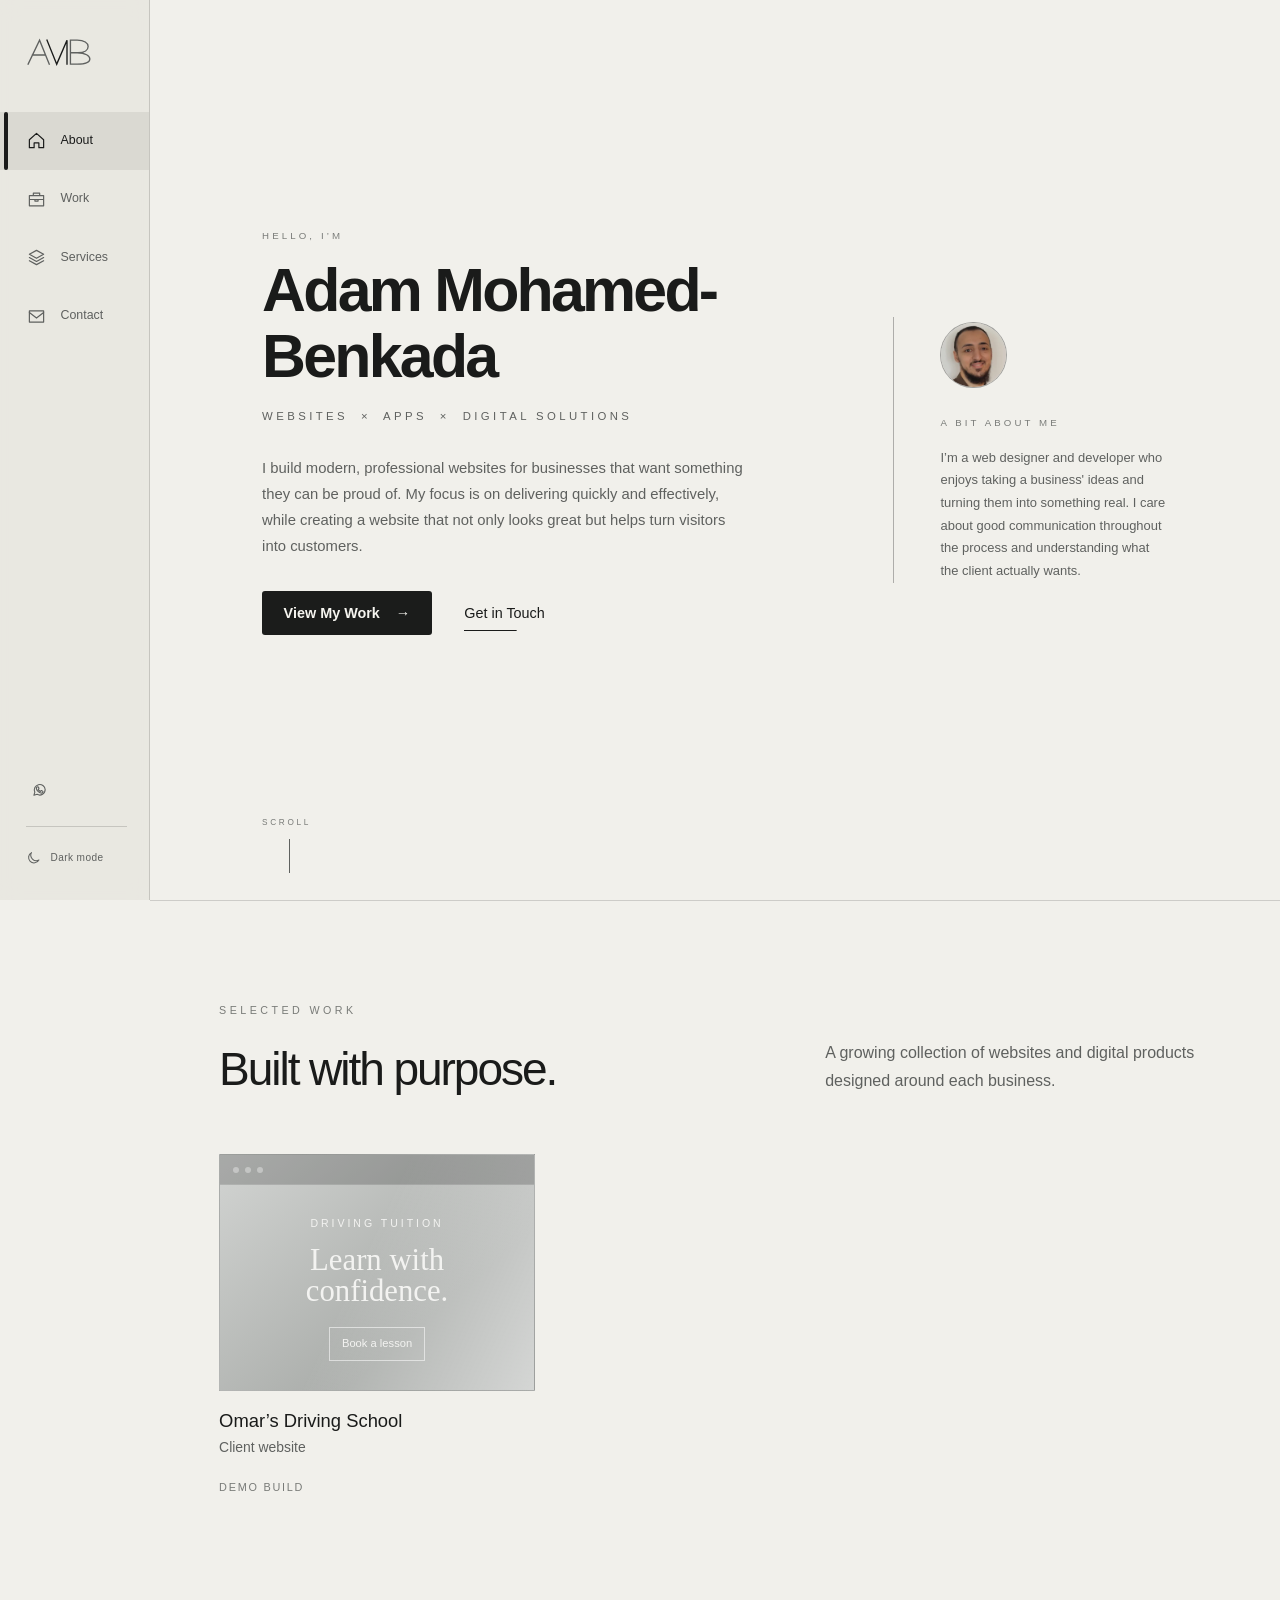
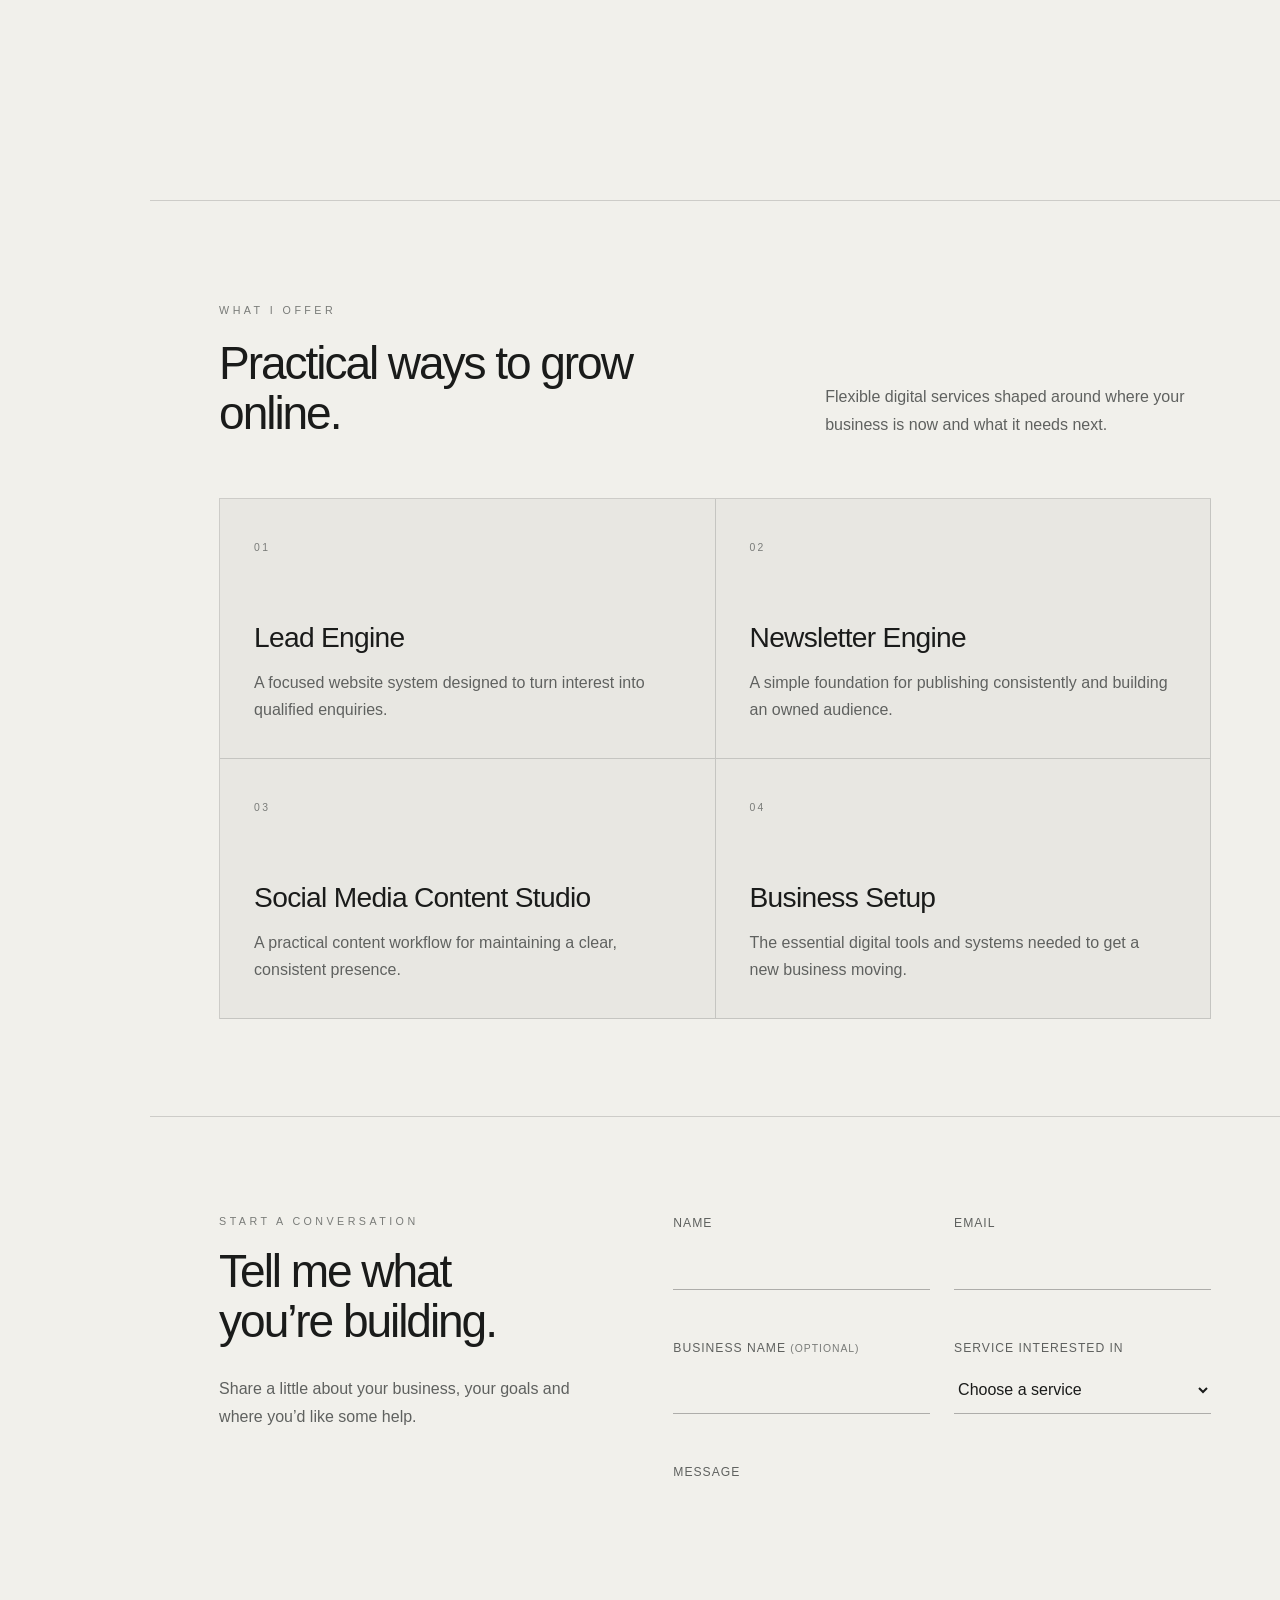
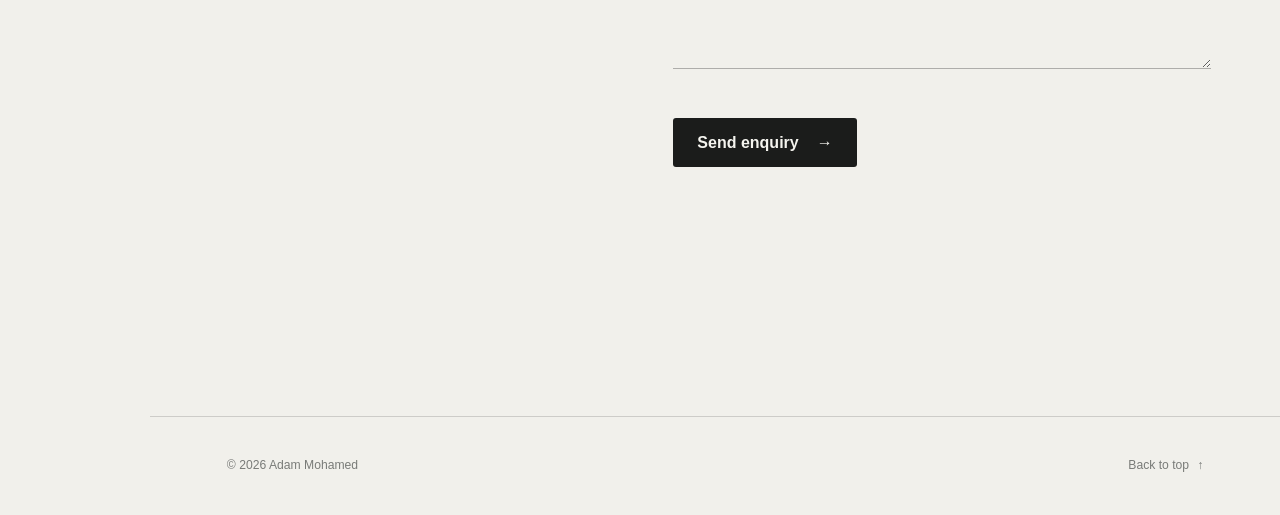
==== commit 6fa2a9bf: "Run performance/seo tests" ====
--- a/index.html
+++ b/index.html
@@ -3,8 +3,27 @@
 <head>
   <meta charset="utf-8">
   <meta name="viewport" content="width=device-width, initial-scale=1">
-  <meta name="description" content="Adam Mohamed-Benkada — web designer and developer creating websites, apps and practical digital solutions.">
-  <title>Adam Mohamed-Benkada | Web Designer &amp; Developer</title>
+  <meta name="description" content="Explore Adam Mohamed-Benkada’s web design and development portfolio, including professional business websites, web apps and practical digital services.">
+  <title>Business Web Design &amp; Development | Adam Mohamed-Benkada</title>
+
+  <!-- Before launch: replace this placeholder origin after the final custom domain is connected. -->
+  <link rel="canonical" href="https://replace-with-final-domain.example/">
+
+  <meta property="og:title" content="Business Web Design &amp; Development | Adam Mohamed-Benkada">
+  <meta property="og:description" content="Explore Adam Mohamed-Benkada’s web design and development portfolio, including professional business websites, web apps and practical digital services.">
+  <meta property="og:type" content="website">
+  <meta property="og:url" content="https://replace-with-final-domain.example/">
+  <meta name="twitter:card" content="summary">
+  <meta name="twitter:title" content="Business Web Design &amp; Development | Adam Mohamed-Benkada">
+  <meta name="twitter:description" content="Explore Adam Mohamed-Benkada’s web design and development portfolio, including professional business websites, web apps and practical digital services.">
+  <!--
+    Social image TODO: create assets/images/social-preview.jpg at 1200×630, change twitter:card to
+    summary_large_image, then add og:image and twitter:image using the final absolute production URL.
+  -->
+
+  <link rel="icon" href="assets/icons/favicon-light.svg" type="image/svg+xml" media="(prefers-color-scheme: light)">
+  <link rel="icon" href="assets/icons/favicon-dark.svg" type="image/svg+xml" media="(prefers-color-scheme: dark)">
+  <!-- Optional favicon TODO: add PNG fallbacks only if older-browser support is required. -->
   <link rel="stylesheet" href="css/style.css">
   <script src="js/projects.js" defer></script>
   <script src="js/script.js" defer></script>
@@ -14,7 +33,7 @@
   <canvas id="particle-canvas" aria-hidden="true"></canvas>
 
   <aside class="sidebar" aria-label="Primary navigation">
-    <a class="wordmark" href="#about" aria-label="Adam Mohamed — home">
+    <a class="wordmark" href="#about" aria-label="Adam Mohamed-Benkada — home">
       <svg class="wordmark-logo" viewBox="0 0 112 48" aria-hidden="true">
         <path class="logo-stroke logo-muted" d="M2 44 22 2l17 42M9.5 28h21"/>
         <path class="logo-stroke logo-bright" d="M35 2 52 44 70 2v42"/>
@@ -57,7 +76,7 @@
   </aside>
 
   <header class="mobile-header">
-    <a class="wordmark" href="#about" aria-label="Adam Mohamed — home">
+    <a class="wordmark" href="#about" aria-label="Adam Mohamed-Benkada — home">
       <svg class="wordmark-logo" viewBox="0 0 112 48" aria-hidden="true">
         <path class="logo-stroke logo-muted" d="M2 44 22 2l17 42M9.5 28h21"/>
         <path class="logo-stroke logo-bright" d="M35 2 52 44 70 2v42"/>
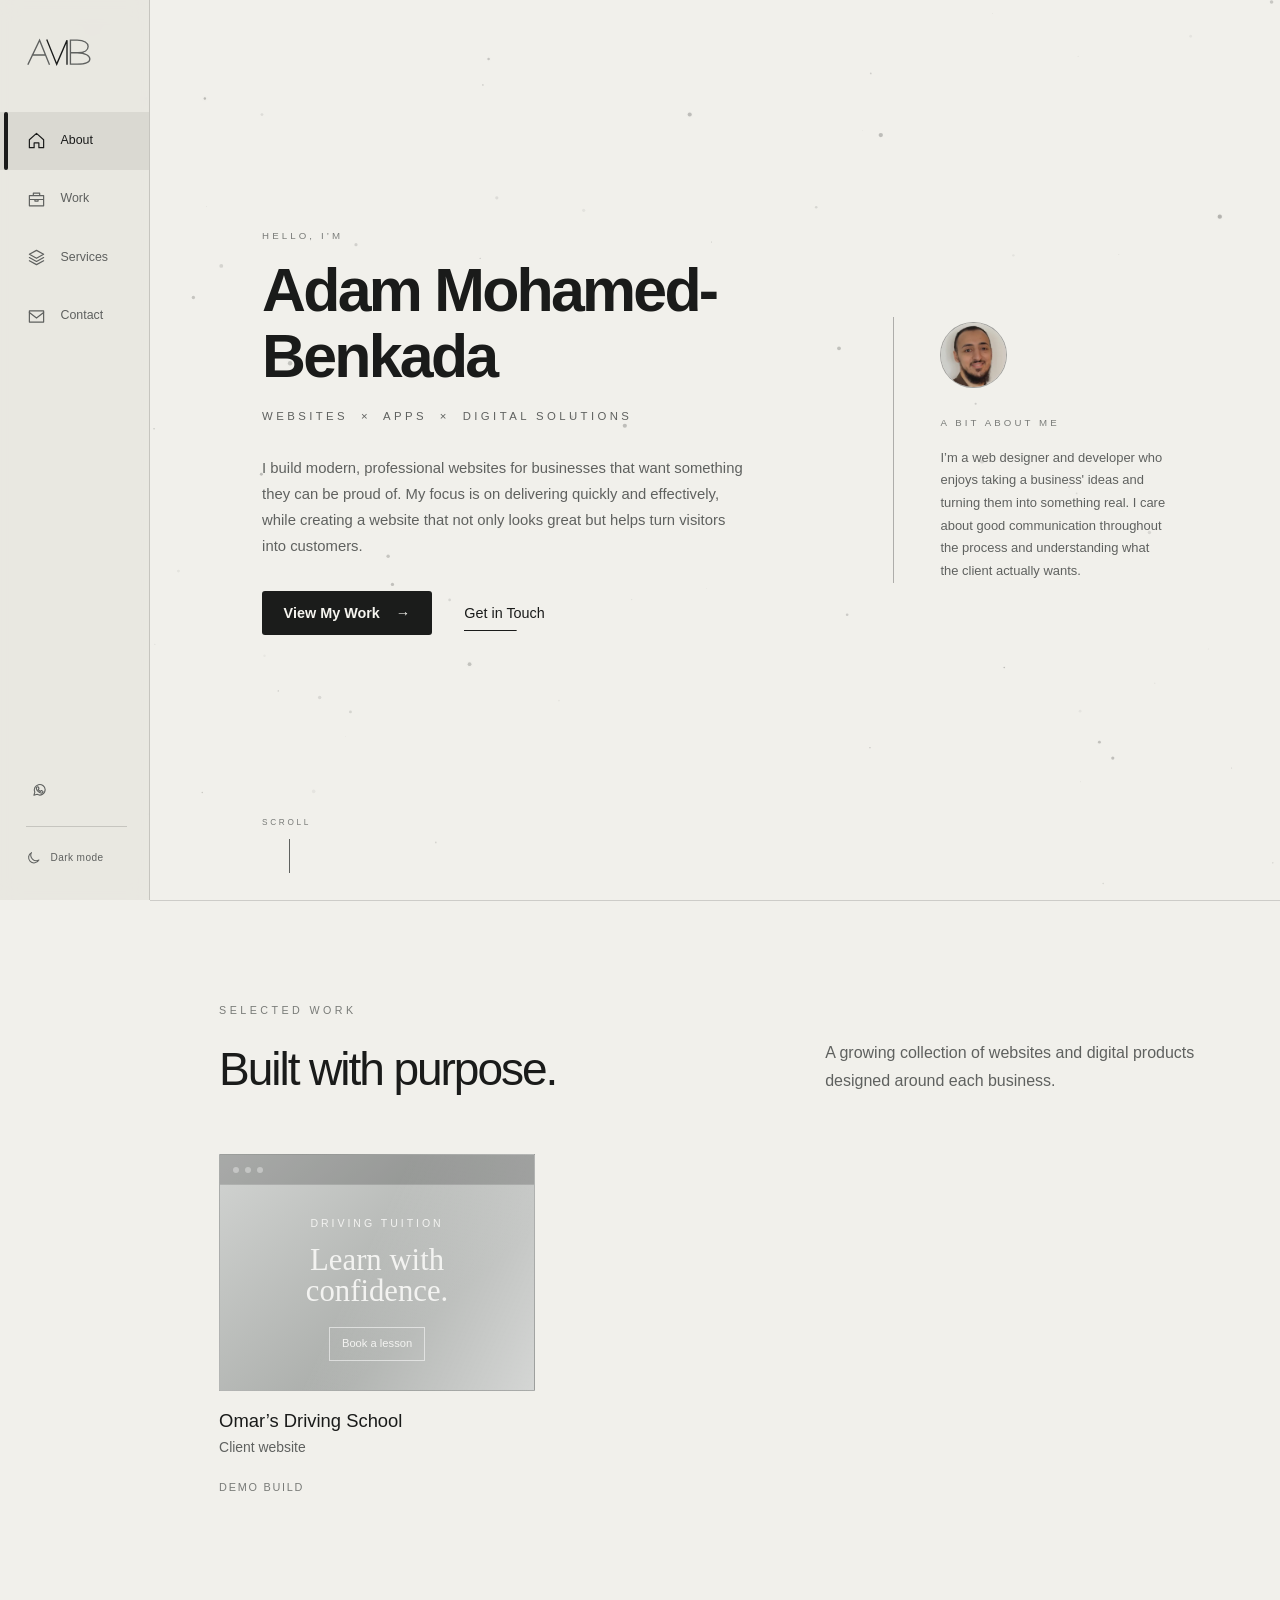
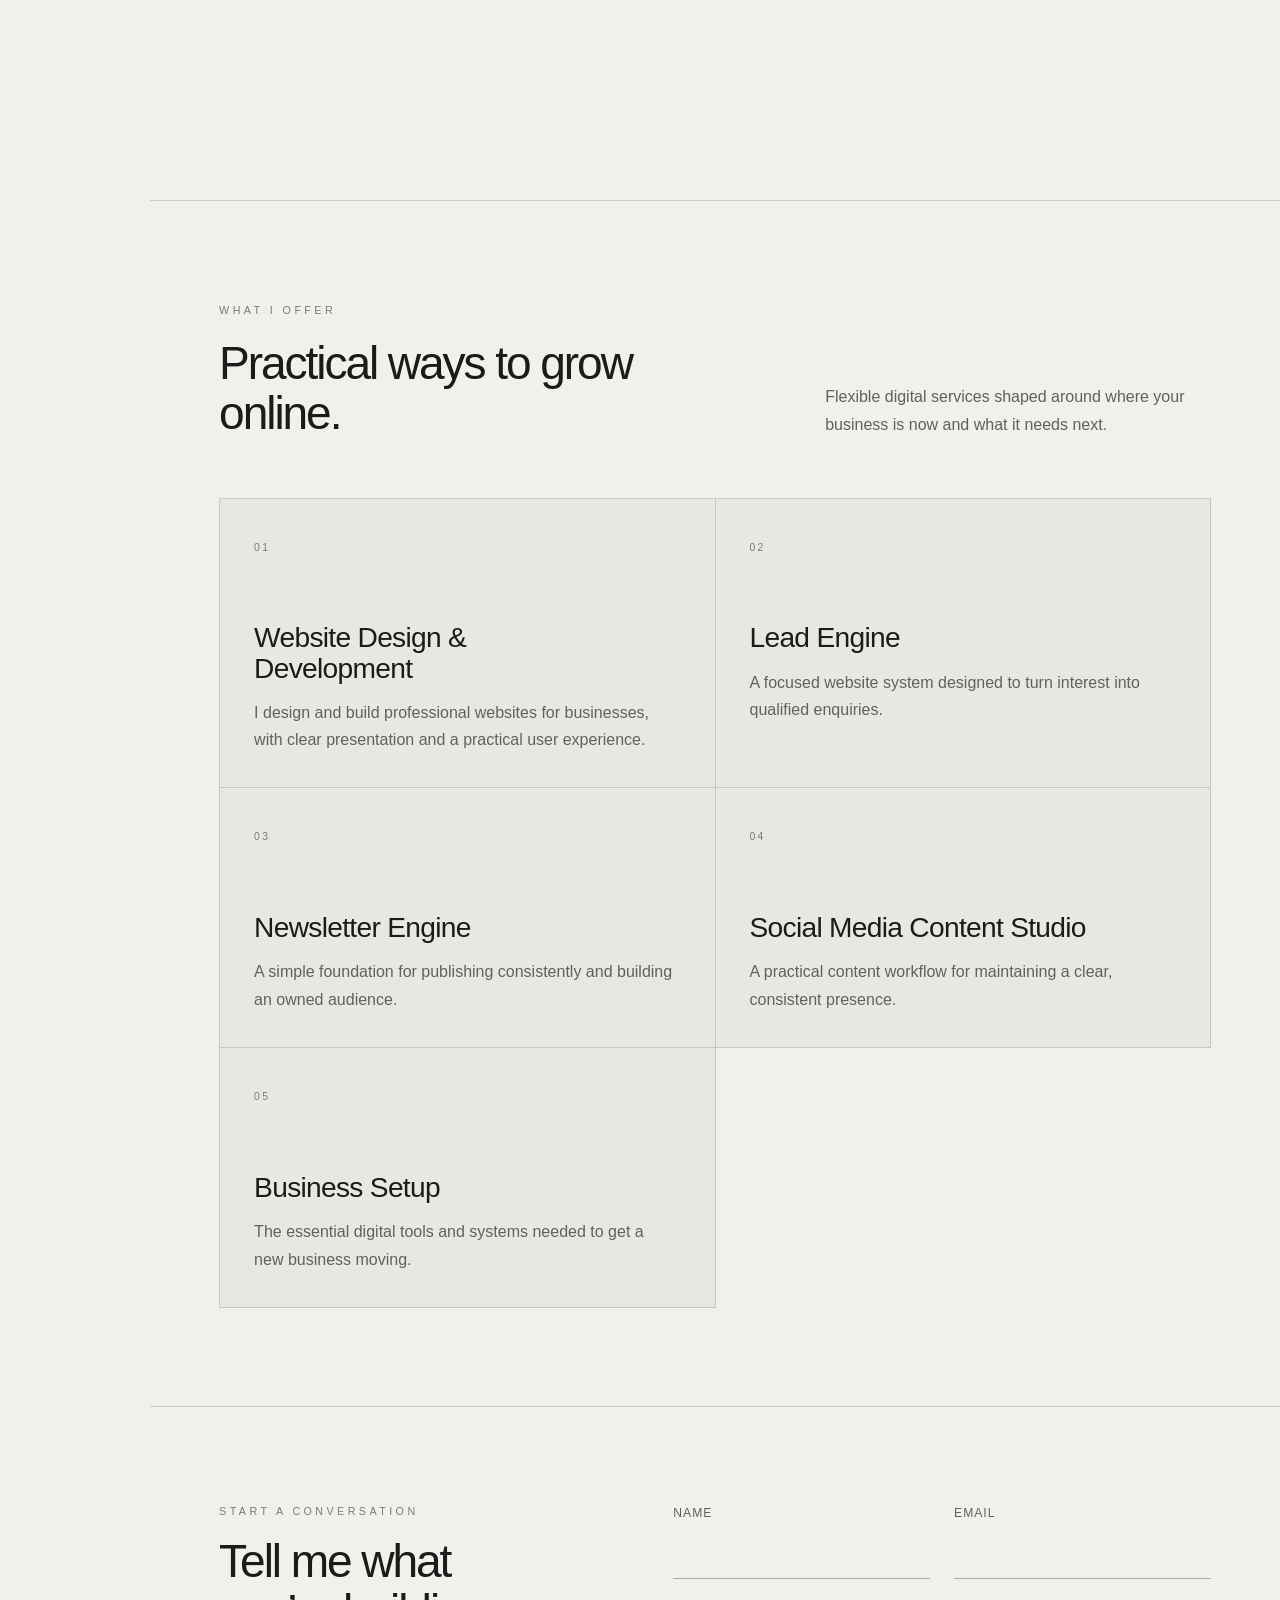
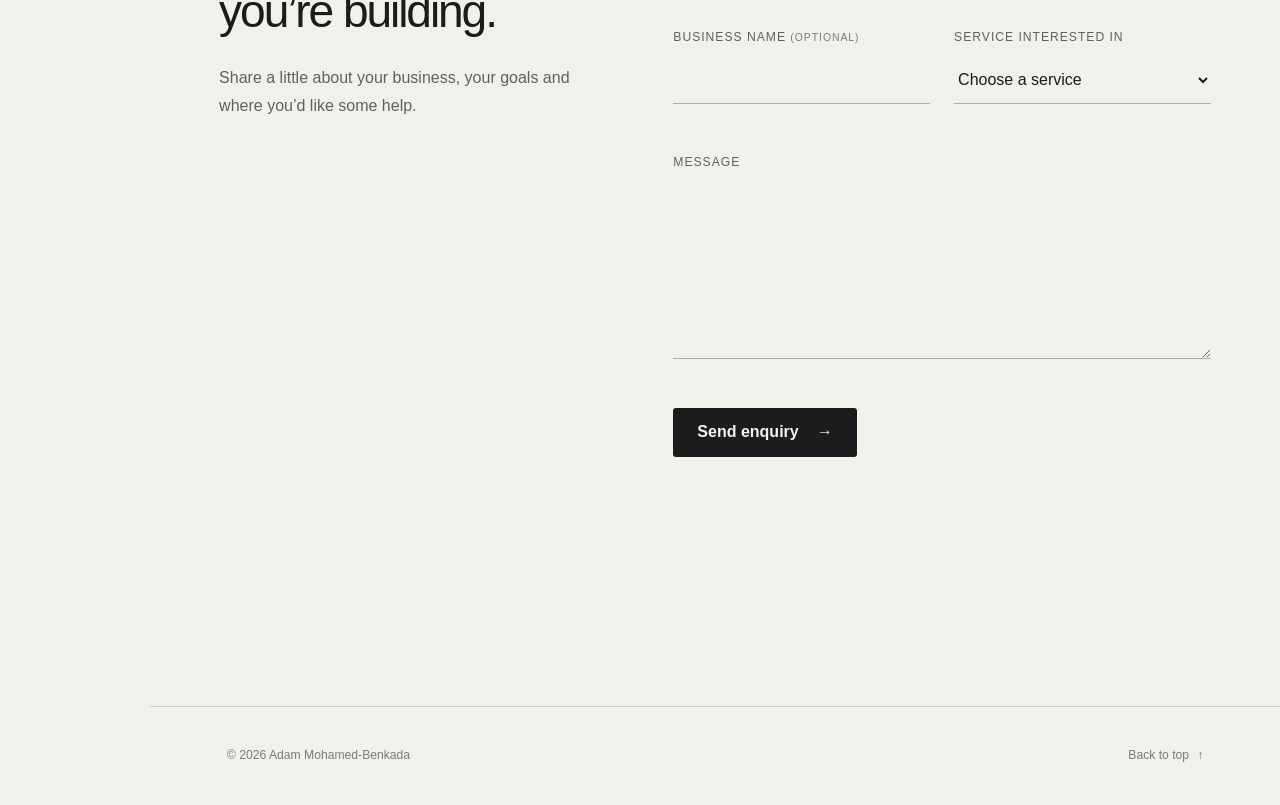
==== commit b1363a92: "added SEO-related meta details, added service section" ====
--- a/index.html
+++ b/index.html
@@ -3,23 +3,24 @@
 <head>
   <meta charset="utf-8">
   <meta name="viewport" content="width=device-width, initial-scale=1">
-  <meta name="description" content="Explore Adam Mohamed-Benkada’s web design and development portfolio, including professional business websites, web apps and practical digital services.">
+  <meta name="description" content="Explore Adam Mohamed-Benkada’s web design and development portfolio, including professional business websites, web apps and digital services.">
   <title>Business Web Design &amp; Development | Adam Mohamed-Benkada</title>
 
-  <!-- Before launch: replace this placeholder origin after the final custom domain is connected. -->
-  <link rel="canonical" href="https://replace-with-final-domain.example/">
+  <link rel="canonical" href="https://ambdev.co.uk/">
 
   <meta property="og:title" content="Business Web Design &amp; Development | Adam Mohamed-Benkada">
-  <meta property="og:description" content="Explore Adam Mohamed-Benkada’s web design and development portfolio, including professional business websites, web apps and practical digital services.">
+  <meta property="og:description" content="Explore Adam Mohamed-Benkada’s web design and development portfolio, including professional business websites, web apps and digital services.">
   <meta property="og:type" content="website">
-  <meta property="og:url" content="https://replace-with-final-domain.example/">
-  <meta name="twitter:card" content="summary">
+  <meta property="og:url" content="https://ambdev.co.uk/">
+  <meta property="og:image" content="https://ambdev.co.uk/assets/images/social-preview.png">
+  <meta property="og:image:width" content="1200">
+  <meta property="og:image:height" content="630">
+  <meta property="og:image:type" content="image/png">
+  <meta property="og:image:alt" content="AMB logo with Web Designer &amp; Developer text on a dark background.">
+  <meta name="twitter:card" content="summary_large_image">
   <meta name="twitter:title" content="Business Web Design &amp; Development | Adam Mohamed-Benkada">
-  <meta name="twitter:description" content="Explore Adam Mohamed-Benkada’s web design and development portfolio, including professional business websites, web apps and practical digital services.">
-  <!--
-    Social image TODO: create assets/images/social-preview.jpg at 1200×630, change twitter:card to
-    summary_large_image, then add og:image and twitter:image using the final absolute production URL.
-  -->
+  <meta name="twitter:description" content="Explore Adam Mohamed-Benkada’s web design and development portfolio, including professional business websites, web apps and digital services.">
+  <meta name="twitter:image" content="https://ambdev.co.uk/assets/images/social-preview.png">
 
   <link rel="icon" href="assets/icons/favicon-light.svg" type="image/svg+xml" media="(prefers-color-scheme: light)">
   <link rel="icon" href="assets/icons/favicon-dark.svg" type="image/svg+xml" media="(prefers-color-scheme: dark)">
@@ -145,10 +146,11 @@
       </div>
 
       <div class="service-grid">
-        <article class="service-card"><span>01</span><h3>Lead Engine</h3><p>A focused website system designed to turn interest into qualified enquiries.</p></article>
-        <article class="service-card"><span>02</span><h3>Newsletter Engine</h3><p>A simple foundation for publishing consistently and building an owned audience.</p></article>
-        <article class="service-card"><span>03</span><h3>Social Media Content Studio</h3><p>A practical content workflow for maintaining a clear, consistent presence.</p></article>
-        <article class="service-card"><span>04</span><h3>Business Setup</h3><p>The essential digital tools and systems needed to get a new business moving.</p></article>
+        <article class="service-card"><span>01</span><h3>Website Design &amp; Development</h3><p>I design and build professional websites for businesses, with clear presentation and a practical user experience.</p></article>
+        <article class="service-card"><span>02</span><h3>Lead Engine</h3><p>A focused website system designed to turn interest into qualified enquiries.</p></article>
+        <article class="service-card"><span>03</span><h3>Newsletter Engine</h3><p>A simple foundation for publishing consistently and building an owned audience.</p></article>
+        <article class="service-card"><span>04</span><h3>Social Media Content Studio</h3><p>A practical content workflow for maintaining a clear, consistent presence.</p></article>
+        <article class="service-card"><span>05</span><h3>Business Setup</h3><p>The essential digital tools and systems needed to get a new business moving.</p></article>
       </div>
     </section>
 
@@ -209,7 +211,7 @@
     </section>
 
     <footer class="site-footer">
-      <p>© <span id="current-year"></span> Adam Mohamed</p>
+      <p>© <span id="current-year"></span> Adam Mohamed-Benkada</p>
       <a href="#about">Back to top <span aria-hidden="true">↑</span></a>
     </footer>
   </main>
--- a/css/style.css
+++ b/css/style.css
@@ -970,6 +970,7 @@
 
   .mobile-nav {
     position: absolute;
+    z-index: 1;
     top: 69px;
     right: 0;
     left: 0;
@@ -978,7 +979,7 @@
     padding: 12px 24px 22px;
     transform: translateY(-10px);
     border-bottom: 1px solid var(--border);
-    background: var(--sidebar-bg);
+    background: var(--bg);
     opacity: 0;
     transition: visibility var(--ease), opacity var(--ease), transform var(--ease);
   }
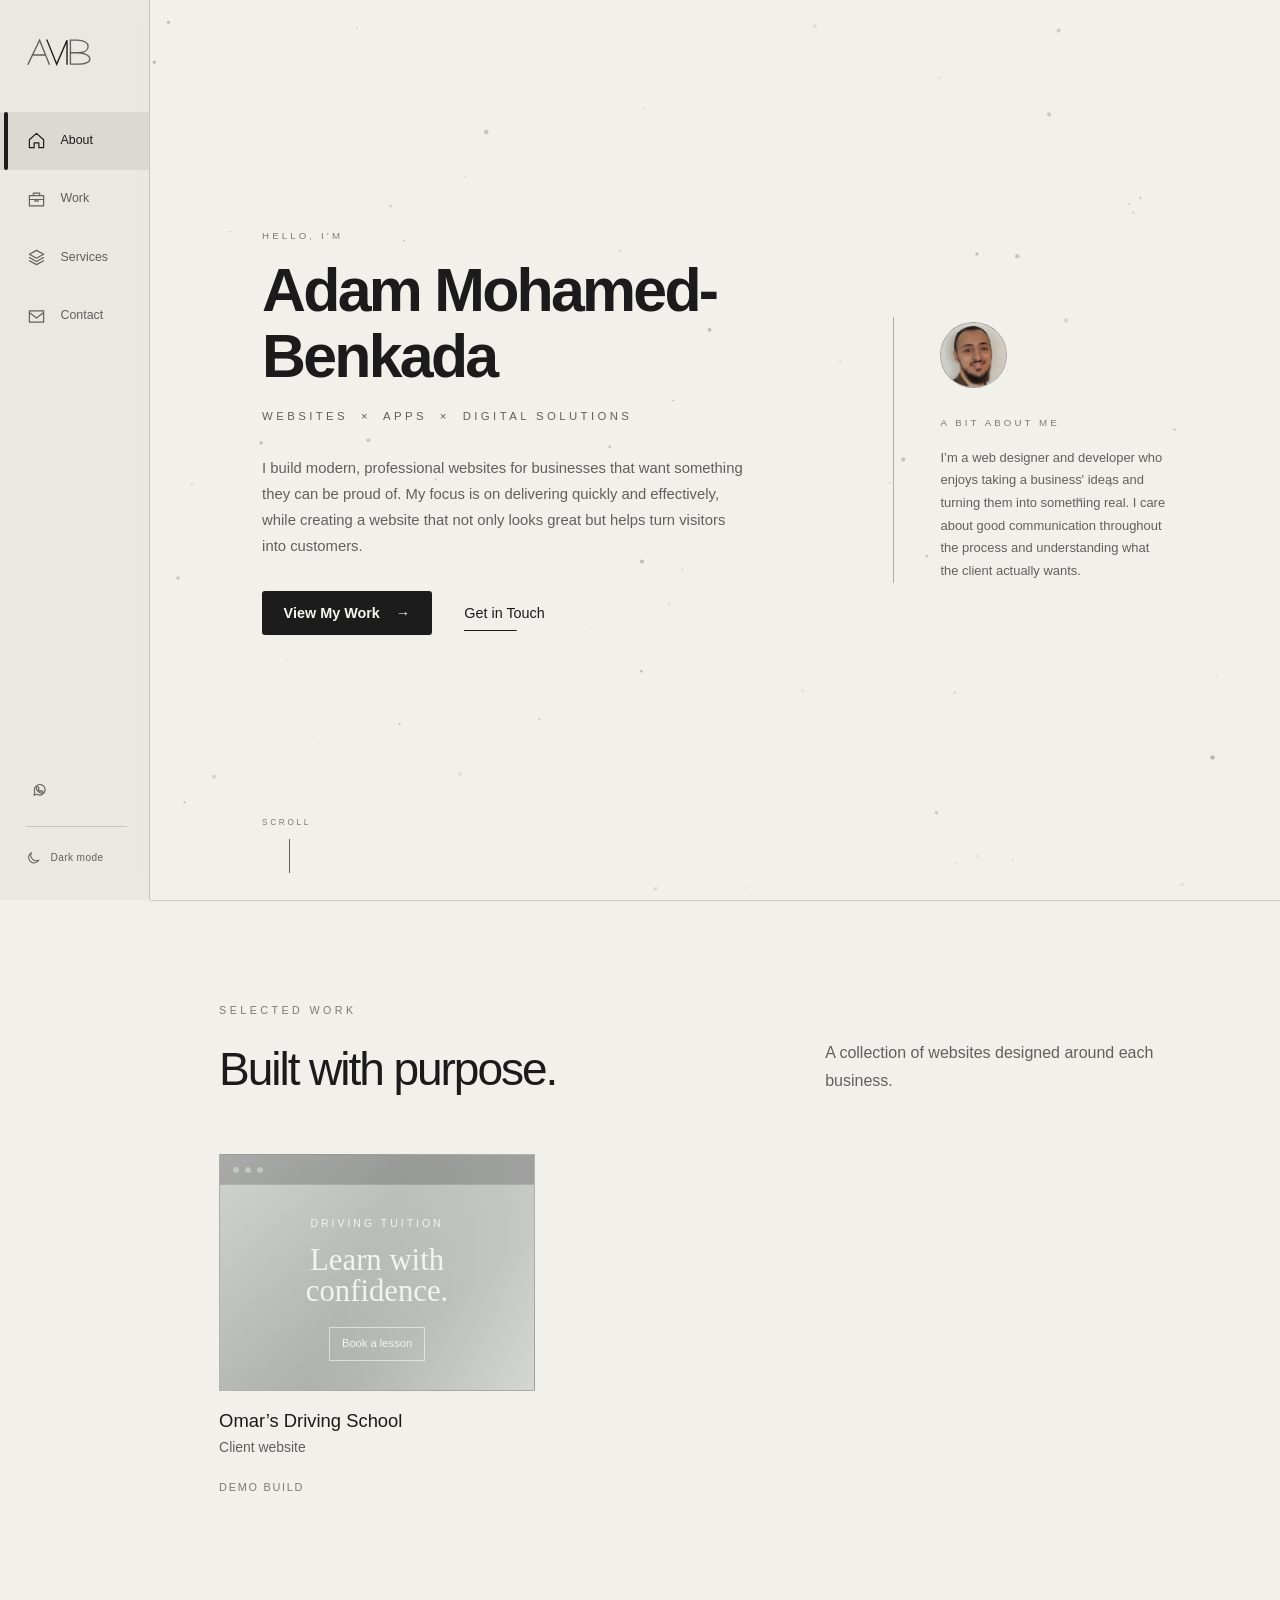
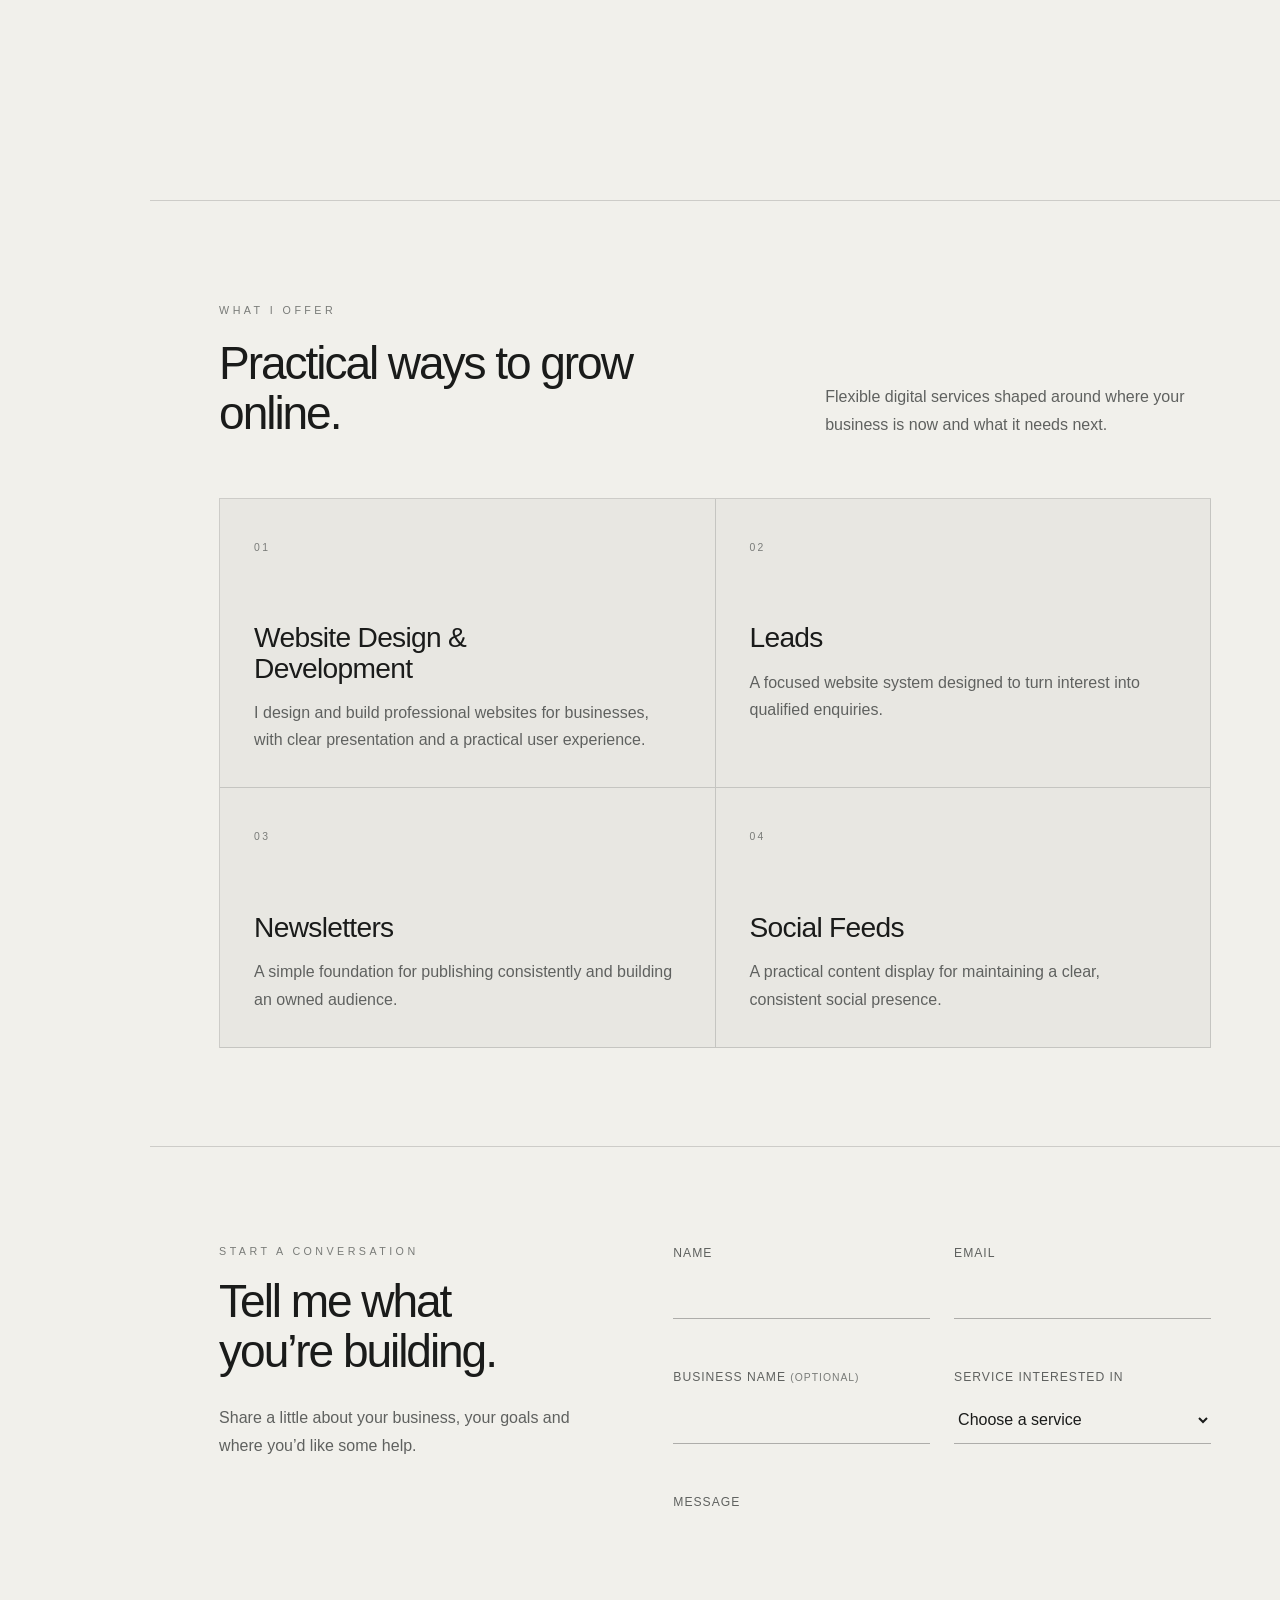
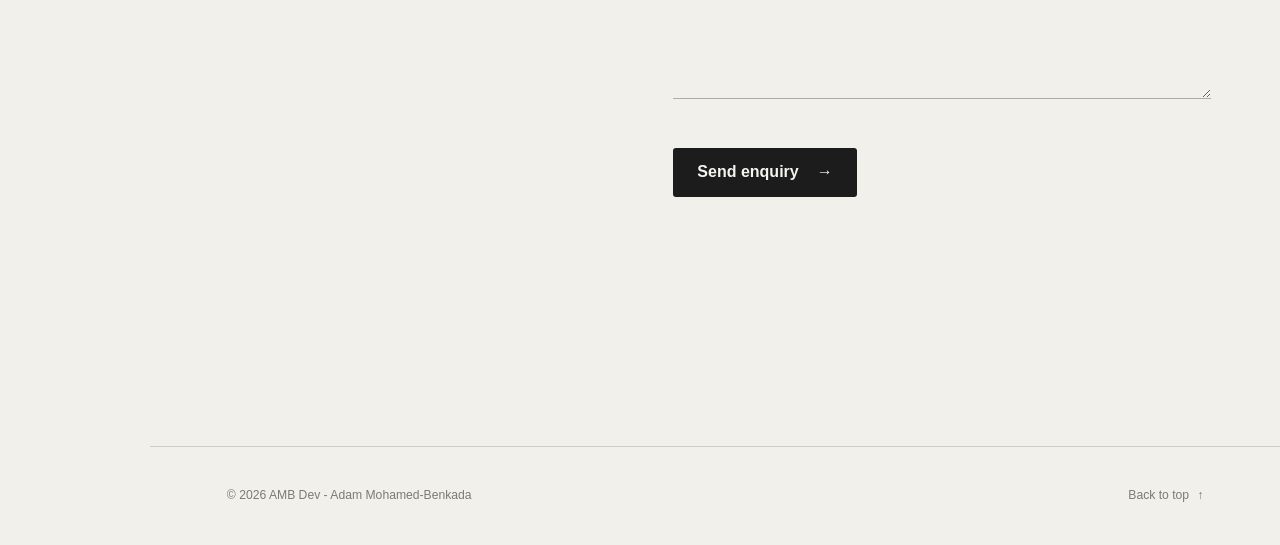
==== commit 908ebafd: "Improved brand SEO and data" ====
--- a/index.html
+++ b/index.html
@@ -4,12 +4,12 @@
   <meta charset="utf-8">
   <meta name="viewport" content="width=device-width, initial-scale=1">
   <meta name="description" content="Explore Adam Mohamed-Benkada’s web design and development portfolio, including professional business websites, web apps and digital services.">
-  <title>Business Web Design &amp; Development | Adam Mohamed-Benkada</title>
+  <title>AMB Dev | Business Web Design &amp; Development | Adam Mohamed-Benkada</title>
 
   <link rel="canonical" href="https://ambdev.co.uk/">
 
   <meta property="og:title" content="Business Web Design &amp; Development | Adam Mohamed-Benkada">
-  <meta property="og:description" content="Explore Adam Mohamed-Benkada’s web design and development portfolio, including professional business websites, web apps and digital services.">
+  <meta property="og:description" content="AMB Dev is the web design and development portfolio of Adam Mohamed-Benkada, creating modern websites for businesses.">
   <meta property="og:type" content="website">
   <meta property="og:url" content="https://ambdev.co.uk/">
   <meta property="og:image" content="https://ambdev.co.uk/assets/images/social-preview.png">
@@ -21,6 +21,16 @@
   <meta name="twitter:title" content="Business Web Design &amp; Development | Adam Mohamed-Benkada">
   <meta name="twitter:description" content="Explore Adam Mohamed-Benkada’s web design and development portfolio, including professional business websites, web apps and digital services.">
   <meta name="twitter:image" content="https://ambdev.co.uk/assets/images/social-preview.png">
+
+  <script type="application/ld+json">
+{
+  "@context": "https://schema.org",
+  "@type": "WebSite",
+  "name": "AMB Dev",
+  "alternateName": ["AMBDev", "ambdev.co.uk"],
+  "url": "https://ambdev.co.uk/"
+}
+</script>
 
   <link rel="icon" href="assets/icons/favicon-light.svg" type="image/svg+xml" media="(prefers-color-scheme: light)">
   <link rel="icon" href="assets/icons/favicon-dark.svg" type="image/svg+xml" media="(prefers-color-scheme: dark)">
@@ -132,7 +142,7 @@
       <div class="section-heading">
         <p class="eyebrow">Selected work</p>
         <h2 id="work-title">Built with purpose.</h2>
-        <p>A growing collection of websites and digital products designed around each business.</p>
+        <p>A collection of websites designed around each business.</p>
       </div>
 
       <div class="project-grid" id="project-grid"></div>
@@ -147,10 +157,9 @@
 
       <div class="service-grid">
         <article class="service-card"><span>01</span><h3>Website Design &amp; Development</h3><p>I design and build professional websites for businesses, with clear presentation and a practical user experience.</p></article>
-        <article class="service-card"><span>02</span><h3>Lead Engine</h3><p>A focused website system designed to turn interest into qualified enquiries.</p></article>
-        <article class="service-card"><span>03</span><h3>Newsletter Engine</h3><p>A simple foundation for publishing consistently and building an owned audience.</p></article>
-        <article class="service-card"><span>04</span><h3>Social Media Content Studio</h3><p>A practical content workflow for maintaining a clear, consistent presence.</p></article>
-        <article class="service-card"><span>05</span><h3>Business Setup</h3><p>The essential digital tools and systems needed to get a new business moving.</p></article>
+        <article class="service-card"><span>02</span><h3>Leads</h3><p>A focused website system designed to turn interest into qualified enquiries.</p></article>
+        <article class="service-card"><span>03</span><h3>Newsletters</h3><p>A simple foundation for publishing consistently and building an owned audience.</p></article>
+        <article class="service-card"><span>04</span><h3>Social Feeds</h3><p>A practical content display for maintaining a clear, consistent social presence.</p></article>
       </div>
     </section>
 
@@ -211,7 +220,7 @@
     </section>
 
     <footer class="site-footer">
-      <p>© <span id="current-year"></span> Adam Mohamed-Benkada</p>
+      <p>© <span id="current-year"></span> AMB Dev - Adam Mohamed-Benkada</p>
       <a href="#about">Back to top <span aria-hidden="true">↑</span></a>
     </footer>
   </main>
